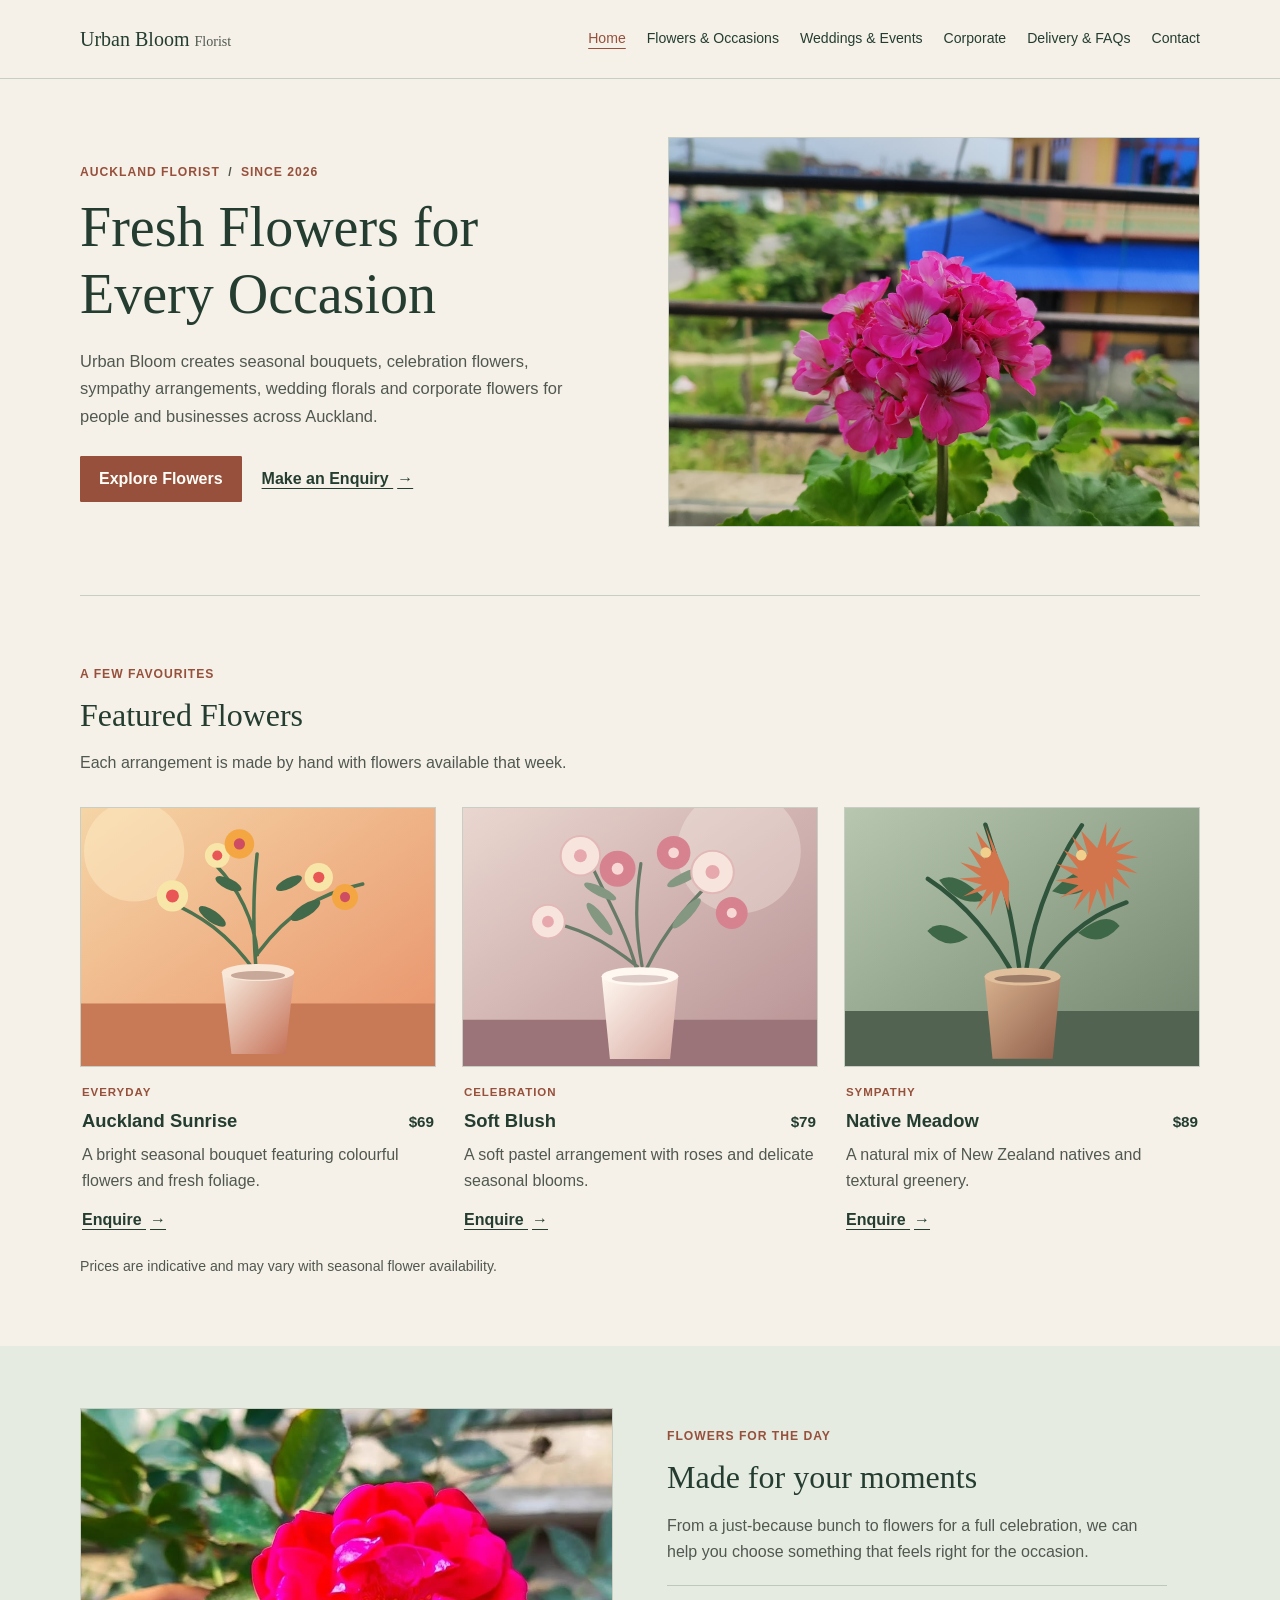
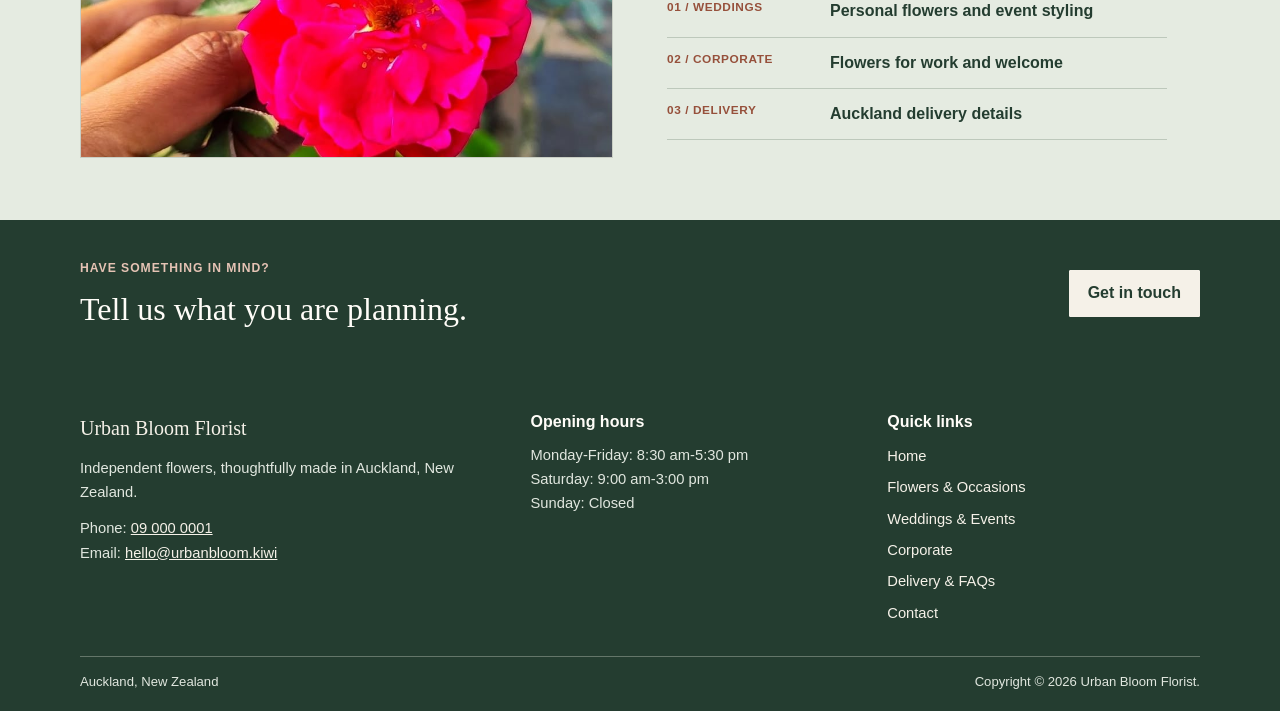
==== index.html @ 561f688b "commit 1 alpha prototype" ====
<!DOCTYPE html>
<html lang="en-NZ">
<head>
  <meta charset="UTF-8">
  <meta name="viewport" content="width=device-width, initial-scale=1.0">
  <meta name="description" content="Seasonal bouquets, wedding flowers and corporate arrangements from an independent Auckland florist.">
  <title>Urban Bloom Florist | Fresh Flowers for Every Occasion</title>
  <link rel="stylesheet" href="css/style.css">
  <script src="js/script.js" defer></script>
</head>
<body>
  <a class="skip-link" href="#main-content">Skip to content</a>
  <header class="site-header">
    <div class="header-inner">
      <a class="site-logo" href="index.html">Urban Bloom <span>Florist</span></a>
      <button class="menu-toggle" type="button" aria-label="Open navigation menu" aria-expanded="false" aria-controls="site-navigation">
        <span></span><span></span><span></span>
      </button>
      <nav class="site-nav" id="site-navigation" aria-label="Main navigation">
        <a href="index.html" aria-current="page">Home</a>
        <a href="flowers.html">Flowers &amp; Occasions</a>
        <a href="weddings.html">Weddings &amp; Events</a>
        <a href="corporate.html">Corporate</a>
        <a href="delivery.html">Delivery &amp; FAQs</a>
        <a href="contact.html">Contact</a>
      </nav>
    </div>
  </header>

  <main id="main-content">
    <section class="home-hero">
      <div class="hero-copy">
        <p class="eyebrow">Auckland florist <span>/</span> Since 2026</p>
        <h1>Fresh Flowers for Every Occasion</h1>
        <p>Urban Bloom creates seasonal bouquets, celebration flowers, sympathy arrangements, wedding florals and corporate flowers for people and businesses across Auckland.</p>
        <div class="button-row">
          <a class="button button-primary" href="flowers.html">Explore Flowers</a>
          <a class="hero-text-link" href="contact.html">Make an Enquiry <span aria-hidden="true">&rarr;</span></a>
        </div>
      </div>
      <div class="image-frame hero-image">
        <img src="image 1.jpeg" alt="Seasonal flowers arranged for Urban Bloom Florist">
      </div>
    </section>

    <section class="content-section featured-section" aria-labelledby="featured-heading">
      <div class="section-heading">
        <p class="eyebrow">A few favourites</p>
        <h2 id="featured-heading">Featured Flowers</h2>
        <p>Each arrangement is made by hand with flowers available that week.</p>
      </div>
      <div class="product-grid">
        <article class="product-item">
          <div class="image-frame product-image"><img src="images/auckland-sunrise.svg" alt="Bright seasonal flowers and fresh foliage in the Auckland Sunrise bouquet"></div>
          <div class="product-copy"><p class="product-category">Everyday</p><div class="product-title"><h3>Auckland Sunrise</h3><span>$69</span></div><p>A bright seasonal bouquet featuring colourful flowers and fresh foliage.</p><a class="text-link" href="contact.html">Enquire <span aria-hidden="true">&rarr;</span></a></div>
        </article>
        <article class="product-item">
          <div class="image-frame product-image"><img src="images/soft-blush.svg" alt="Soft pastel roses and seasonal blooms in the Soft Blush arrangement"></div>
          <div class="product-copy"><p class="product-category">Celebration</p><div class="product-title"><h3>Soft Blush</h3><span>$79</span></div><p>A soft pastel arrangement with roses and delicate seasonal blooms.</p><a class="text-link" href="contact.html">Enquire <span aria-hidden="true">&rarr;</span></a></div>
        </article>
        <article class="product-item">
          <div class="image-frame product-image"><img src="images/native-meadow.svg" alt="A relaxed arrangement of New Zealand native flowers and greenery"></div>
          <div class="product-copy"><p class="product-category">Sympathy</p><div class="product-title"><h3>Native Meadow</h3><span>$89</span></div><p>A natural mix of New Zealand natives and textural greenery.</p><a class="text-link" href="contact.html">Enquire <span aria-hidden="true">&rarr;</span></a></div>
        </article>
      </div>
      <p class="small-note">Prices are indicative and may vary with seasonal flower availability.</p>
    </section>

    <section class="split-section home-services">
      <div class="image-frame split-image"><img src="image 2.jpeg" alt="Flowers arranged for a wedding or event"></div>
      <div class="split-copy">
        <p class="eyebrow">Flowers for the day</p>
        <h2>Made for your moments</h2>
        <p>From a just-because bunch to flowers for a full celebration, we can help you choose something that feels right for the occasion.</p>
        <div class="service-links">
          <a href="weddings.html"><span class="service-index">01 / Weddings</span><span class="service-link-title">Personal flowers and event styling</span></a>
          <a href="corporate.html"><span class="service-index">02 / Corporate</span><span class="service-link-title">Flowers for work and welcome</span></a>
          <a href="delivery.html"><span class="service-index">03 / Delivery</span><span class="service-link-title">Auckland delivery details</span></a>
        </div>
      </div>
    </section>
    <section class="contact-band"><div><p class="eyebrow">Have something in mind?</p><h2>Tell us what you are planning.</h2></div><a class="button button-light" href="contact.html">Get in touch</a></section>
  </main>

  <footer class="site-footer">
    <div class="footer-main">
      <div class="footer-about"><a class="footer-logo" href="index.html">Urban Bloom Florist</a><p>Independent flowers, thoughtfully made in Auckland, New Zealand.</p><p>Phone: <a href="tel:+6490000001">09 000 0001</a><br>Email: <a href="mailto:hello@urbanbloom.kiwi">hello@urbanbloom.kiwi</a></p></div>
      <div><h2>Opening hours</h2><p>Monday-Friday: 8:30 am-5:30 pm<br>Saturday: 9:00 am-3:00 pm<br>Sunday: Closed</p></div>
      <div><h2>Quick links</h2><ul class="footer-links"><li><a href="index.html">Home</a></li><li><a href="flowers.html">Flowers &amp; Occasions</a></li><li><a href="weddings.html">Weddings &amp; Events</a></li><li><a href="corporate.html">Corporate</a></li><li><a href="delivery.html">Delivery &amp; FAQs</a></li><li><a href="contact.html">Contact</a></li></ul></div>
    </div>
    <div class="footer-bottom"><p>Auckland, New Zealand</p><p>Copyright &copy; 2026 Urban Bloom Florist.</p></div>
  </footer>
</body>
</html>
---- css/style.css ----
:root {
  --paper: #f5f1e8;
  --white: #fffdf8;
  --forest: #243d30;
  --sage: #e5ebe1;
  --clay: #96503b;
  --charcoal: #292c29;
  --muted: #505850;
  --line: #c9cec4;
  --content-width: 1120px;
}

* { box-sizing: border-box; }
html { scroll-behavior: smooth; }
body { margin: 0; color: var(--charcoal); background: var(--paper); font-family: Arial, Helvetica, sans-serif; font-size: 16px; line-height: 1.65; }
a { color: var(--forest); }
a:hover { color: var(--clay); }
img { display: block; width: 100%; height: 100%; object-fit: cover; }
h1, h2, h3, p { margin-top: 0; }
h1, h2, h3 { color: var(--forest); line-height: 1.2; }
h1, h2 { font-family: Georgia, "Times New Roman", serif; font-weight: 400; }
h1 { margin-bottom: 20px; font-size: 3.5rem; }
h2 { margin-bottom: 16px; font-size: 2rem; }
h3 { margin-bottom: 8px; font-size: 1.15rem; }
.skip-link { position: absolute; z-index: 10; top: -60px; left: 16px; padding: 10px 14px; color: var(--white); background: var(--forest); }
.skip-link:focus { top: 12px; }

.site-header { position: relative; z-index: 2; border-bottom: 1px solid var(--line); background: var(--paper); }
.header-inner { display: flex; width: min(100% - 48px, var(--content-width)); min-height: 78px; align-items: center; justify-content: space-between; gap: 26px; margin: 0 auto; }
.site-logo, .footer-logo { color: var(--forest); font-family: Georgia, "Times New Roman", serif; font-size: 1.25rem; text-decoration: none; white-space: nowrap; }
.site-logo span { color: var(--muted); font-size: .88rem; }
.site-nav { display: flex; align-items: center; gap: 21px; }
.site-nav a { color: var(--forest); font-size: .88rem; text-decoration: none; }
.site-nav a:hover, .site-nav a[aria-current="page"] { color: var(--clay); text-decoration: underline; text-decoration-thickness: 1px; text-underline-offset: 5px; }
.menu-toggle { display: none; width: 44px; height: 44px; padding: 10px; border: 1px solid var(--line); border-radius: 0; background: transparent; cursor: pointer; }
.menu-toggle span { display: block; height: 2px; margin: 5px 0; background: var(--forest); }

.home-hero { display: grid; width: min(100% - 48px, var(--content-width)); min-height: 500px; grid-template-columns: 1fr 1fr; align-items: center; gap: 56px; margin: 0 auto; padding: 58px 0 68px; border-bottom: 1px solid var(--line); }
.hero-copy { max-width: 520px; padding: 14px 0; }
.hero-copy h1 { max-width: 500px; }
.hero-copy > p:not(.eyebrow), .page-intro > p:not(.eyebrow) { max-width: 620px; color: var(--muted); font-size: 1.03rem; }
.eyebrow { margin-bottom: 12px; color: var(--clay); font-size: .76rem; font-weight: 700; letter-spacing: .08em; text-transform: uppercase; }
.eyebrow span { padding: 0 4px; color: var(--muted); }
.image-frame { overflow: hidden; border: 1px solid var(--line); background: var(--sage); }
.hero-image { height: 390px; }
.button-row { display: flex; flex-wrap: wrap; align-items: center; gap: 20px; margin-top: 26px; }
.button { display: inline-flex; min-height: 45px; align-items: center; justify-content: center; padding: 9px 18px; border: 1px solid var(--forest); border-radius: 1px; font: inherit; font-weight: 700; text-decoration: none; cursor: pointer; }
.button-primary { color: var(--white); border-color: var(--clay); background: var(--clay); }
.button-primary:hover { color: var(--white); border-color: #713a2c; background: #713a2c; }
.button-secondary { color: var(--forest); background: transparent; }
.button-secondary:hover { background: var(--sage); }
.button-light { color: var(--forest); border-color: var(--paper); background: var(--paper); }
.button-light:hover { color: var(--forest); background: var(--sage); }
.hero-text-link { font-weight: 700; text-underline-offset: 4px; }
.hero-text-link span, .text-link span { padding-left: 4px; }

.content-section { width: min(100% - 48px, var(--content-width)); margin: 0 auto; padding: 68px 0; }
.section-heading { max-width: 650px; margin: 0 0 30px; text-align: left; }
.section-heading > p:last-child { margin-bottom: 0; color: var(--muted); }
.product-grid { display: grid; grid-template-columns: repeat(3, minmax(0, 1fr)); gap: 26px; }
.product-item { min-width: 0; }
.product-image { height: 260px; }
.product-copy { padding: 16px 2px 0; }
.product-category { margin-bottom: 7px; color: var(--clay); font-size: .72rem; font-weight: 700; letter-spacing: .08em; text-transform: uppercase; }
.product-copy p:not(.product-category) { margin-bottom: 12px; color: var(--muted); }
.product-title { display: flex; align-items: baseline; justify-content: space-between; gap: 12px; margin-bottom: 8px; }
.product-title h3 { margin: 0; }
.product-title span { flex-shrink: 0; color: var(--forest); font-size: .95rem; font-weight: 700; }
.text-link { font-weight: 700; text-decoration-thickness: 1px; text-underline-offset: 4px; }
.small-note { margin: 22px 0 0; color: var(--muted); font-size: .88rem; }

.split-section { display: grid; grid-template-columns: 1fr 1fr; align-items: center; gap: 54px; }
.home-services { padding: 62px max(24px, calc((100vw - var(--content-width)) / 2)); background: var(--sage); }
.split-image { height: 350px; }
.split-copy { max-width: 500px; }
.split-copy p:not(.eyebrow) { color: var(--muted); }
.service-links { margin-top: 20px; border-top: 1px solid #bdc8bb; }
.service-links a { display: grid; grid-template-columns: 145px 1fr; gap: 18px; padding: 12px 0; border-bottom: 1px solid #bdc8bb; text-decoration: none; }
.service-index { color: var(--clay); font-size: .74rem; font-weight: 700; letter-spacing: .05em; text-transform: uppercase; }
.service-link-title { color: var(--forest); font-weight: 700; }
.service-links a:hover .service-link-title { text-decoration: underline; text-underline-offset: 4px; }
.contact-band { display: flex; align-items: center; justify-content: space-between; gap: 24px; padding: 38px max(24px, calc((100vw - var(--content-width)) / 2)); color: var(--white); background: var(--forest); }
.contact-band h2 { margin: 0; color: var(--white); }
.contact-band .eyebrow { color: #e5c3b4; }

.page-intro { width: min(100% - 48px, var(--content-width)); margin: 0 auto; padding: 62px 0 42px; border-bottom: 1px solid var(--line); text-align: left; }
.page-intro h1 { font-size: 3rem; }
.page-intro > p:not(.eyebrow) { margin-bottom: 14px; }
.page-intro .button { margin-top: 8px; }
.occasion-section { padding: 58px max(24px, calc((100vw - var(--content-width)) / 2)); border-top: 1px solid var(--line); background: var(--white); }
.occasion-section > .section-heading { margin-bottom: 26px; }
.occasion-grid { display: grid; grid-template-columns: repeat(3, minmax(0, 1fr)); gap: 30px; margin-bottom: 28px; }
.occasion-grid article { padding: 19px 0 4px; border-top: 1px solid var(--line); }
.occasion-grid .eyebrow { margin-bottom: 10px; }
.occasion-grid p:not(.eyebrow) { margin-bottom: 0; color: var(--muted); }
.price-note { margin-top: 12px !important; color: var(--forest) !important; font-weight: 700; }
.detail-split { width: min(100% - 48px, var(--content-width)); margin: 0 auto; padding: 66px 0; }
.detail-split .split-image { height: 360px; }
.service-list { border-top: 1px solid var(--line); }
.service-row { display: grid; grid-template-columns: 145px 1fr minmax(170px, 230px); align-items: start; gap: 22px; padding: 22px 0; border-bottom: 1px solid var(--line); }
.service-number { margin: 0; color: var(--clay); font-size: .75rem; font-weight: 700; letter-spacing: .05em; text-transform: uppercase; }
.service-row h3 { margin-bottom: 7px; }
.service-row p { margin-bottom: 0; color: var(--muted); }
.service-row .service-price { color: var(--forest); font-weight: 700; }
.delivery-details { padding-bottom: 34px; }
.delivery-summary article { display: grid; grid-template-columns: 145px 1fr; gap: 22px; padding: 22px 0; border-bottom: 1px solid var(--line); }
.delivery-summary article:first-child { border-top: 1px solid var(--line); }
.delivery-summary h2 { margin-bottom: 7px; font-size: 1.35rem; }
.delivery-summary article div p { margin-bottom: 0; color: var(--muted); }
.faq-section { padding-top: 30px; }
.faq-list { max-width: 850px; margin: 0 0 28px; border-top: 1px solid var(--line); }
.faq-list details { padding: 17px 4px; border-bottom: 1px solid var(--line); }
.faq-list summary { color: var(--forest); font-weight: 700; cursor: pointer; }
.faq-list details p { margin: 12px 0 0; color: var(--muted); }
.faq-section > .button { width: fit-content; }

.contact-layout { display: grid; grid-template-columns: .75fr 1.25fr; gap: 64px; align-items: start; }
.contact-details { padding: 6px 0; }
.contact-details h2 { margin-bottom: 22px; }
.contact-details h3 { margin-top: 28px; }
.contact-details p { margin-bottom: 18px; color: var(--muted); }
.contact-details strong { color: var(--charcoal); }
.enquiry-form { padding: 26px; border: 1px solid var(--line); background: var(--sage); }
.form-row { display: grid; grid-template-columns: 1fr 1fr; gap: 18px; }
.form-field { display: grid; gap: 7px; margin-bottom: 17px; }
.form-field label { color: var(--charcoal); font-weight: 700; }
.form-field label span { color: var(--muted); font-weight: 400; }
.form-field input, .form-field select, .form-field textarea { width: 100%; min-height: 44px; padding: 9px 11px; border: 1px solid #929c91; border-radius: 0; color: var(--charcoal); background: var(--white); font: inherit; }
.form-field textarea { min-height: 140px; resize: vertical; }
.form-field input:focus, .form-field select:focus, .form-field textarea:focus, .button:focus-visible, a:focus-visible, summary:focus-visible { outline: 2px solid var(--clay); outline-offset: 2px; }
.form-note, .form-status { margin: 13px 0 0; color: var(--muted); font-size: .9rem; }
.form-status { color: var(--forest); font-weight: 700; }

.site-footer { padding: 45px max(24px, calc((100vw - var(--content-width)) / 2)) 18px; color: var(--paper); background: var(--forest); }
.footer-main { display: grid; grid-template-columns: 1.3fr 1fr 1fr; gap: 44px; padding-bottom: 30px; }
.site-footer h2 { margin-bottom: 12px; color: var(--white); font-family: Arial, Helvetica, sans-serif; font-size: 1rem; font-weight: 700; }
.site-footer p { margin-bottom: 12px; color: #e1e7df; font-size: .92rem; }
.site-footer a { color: var(--paper); }
.footer-logo { display: inline-block; margin-bottom: 11px; color: var(--white); }
.footer-links { display: grid; gap: 5px; margin: 0; padding: 0; list-style: none; }
.footer-links a { font-size: .92rem; text-decoration: none; }
.footer-links a:hover { text-decoration: underline; text-underline-offset: 3px; }
.footer-bottom { display: flex; justify-content: space-between; gap: 20px; padding-top: 14px; border-top: 1px solid #647669; }
.footer-bottom p { margin: 0; color: #e1e7df; font-size: .82rem; }

@media (max-width: 900px) {
  .header-inner { width: min(100% - 36px, var(--content-width)); }
  .menu-toggle { display: block; flex: 0 0 44px; }
  .site-nav { position: absolute; top: 100%; right: 0; left: 0; display: none; align-items: stretch; gap: 0; padding: 8px 18px 15px; border-bottom: 1px solid var(--line); background: var(--paper); }
  .site-nav.is-open { display: flex; flex-direction: column; }
  .site-nav a { padding: 10px 8px; border-top: 1px solid var(--line); }
  .home-hero { min-height: 0; gap: 32px; padding-top: 48px; padding-bottom: 54px; }
  .hero-image { height: 330px; }
  .product-grid { grid-template-columns: repeat(2, minmax(0, 1fr)); }
  .product-image { height: 230px; }
  .contact-layout { gap: 36px; }
}
@media (max-width: 650px) {
  body { font-size: 15px; }
  .header-inner { min-height: 70px; }
  .home-hero, .split-section { grid-template-columns: 1fr; }
  .home-hero { gap: 26px; padding-top: 42px; padding-bottom: 44px; }
  .hero-copy { padding: 0; }
  h1 { font-size: 2.45rem; }
  h2 { font-size: 1.75rem; }
  .hero-image { height: 270px; }
  .content-section, .detail-split { width: min(100% - 40px, var(--content-width)); padding-top: 48px; padding-bottom: 48px; }
  .product-grid, .occasion-grid { grid-template-columns: 1fr; gap: 28px; }
  .product-image { height: 270px; }
  .home-services { gap: 26px; padding: 46px 20px; }
  .split-image, .detail-split .split-image { height: 270px; }
  .service-links a { grid-template-columns: 1fr; gap: 2px; }
  .contact-band { align-items: flex-start; flex-direction: column; padding: 32px 20px; }
  .page-intro { width: min(100% - 40px, var(--content-width)); padding: 48px 0 34px; }
  .page-intro h1 { font-size: 2.35rem; }
  .occasion-section { padding: 46px 20px; }
  .service-row, .delivery-summary article { grid-template-columns: 1fr; gap: 9px; }
  .delivery-summary article { padding: 18px 0; }
  .contact-layout { grid-template-columns: 1fr; gap: 20px; }
  .enquiry-form { padding: 21px 17px; }
  .form-row { grid-template-columns: 1fr; gap: 0; }
  .footer-main { grid-template-columns: 1fr 1fr; gap: 25px 20px; }
  .footer-about { grid-column: 1 / -1; }
  .footer-bottom { flex-direction: column; gap: 4px; }
}
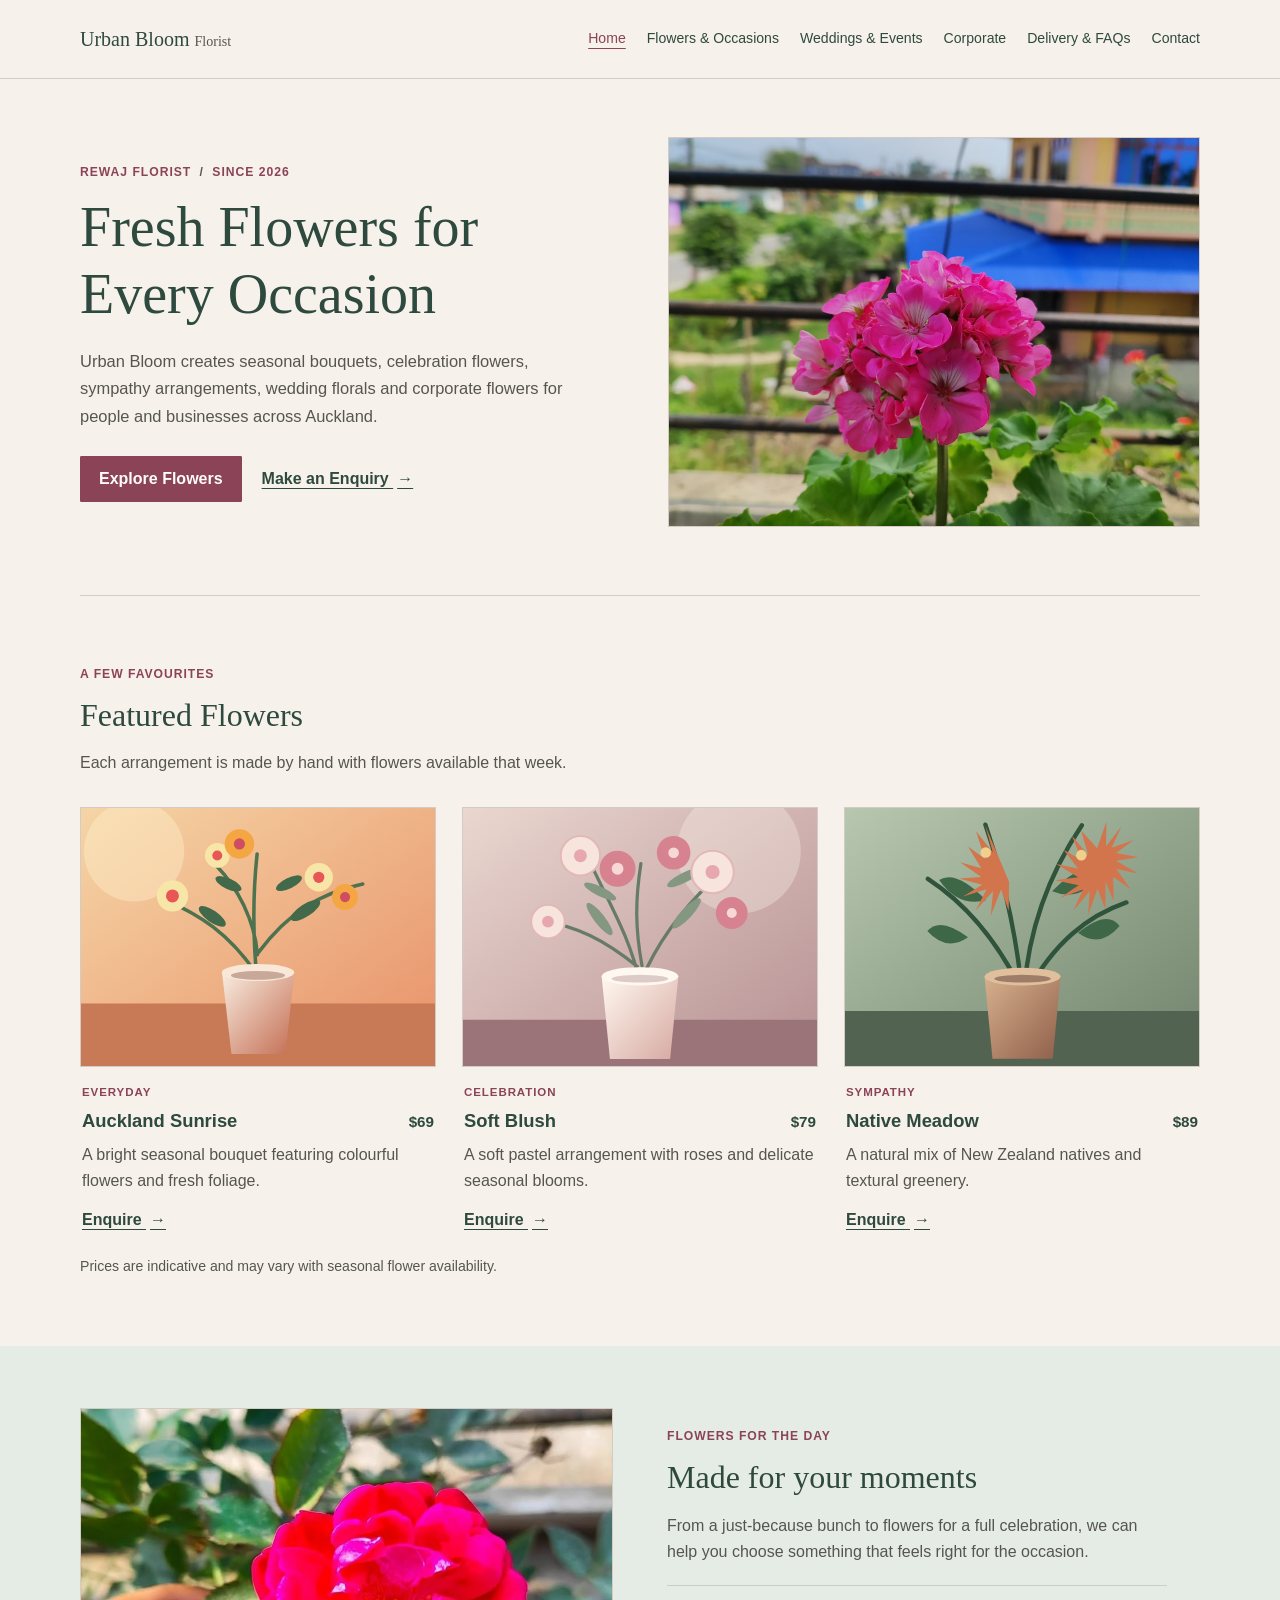
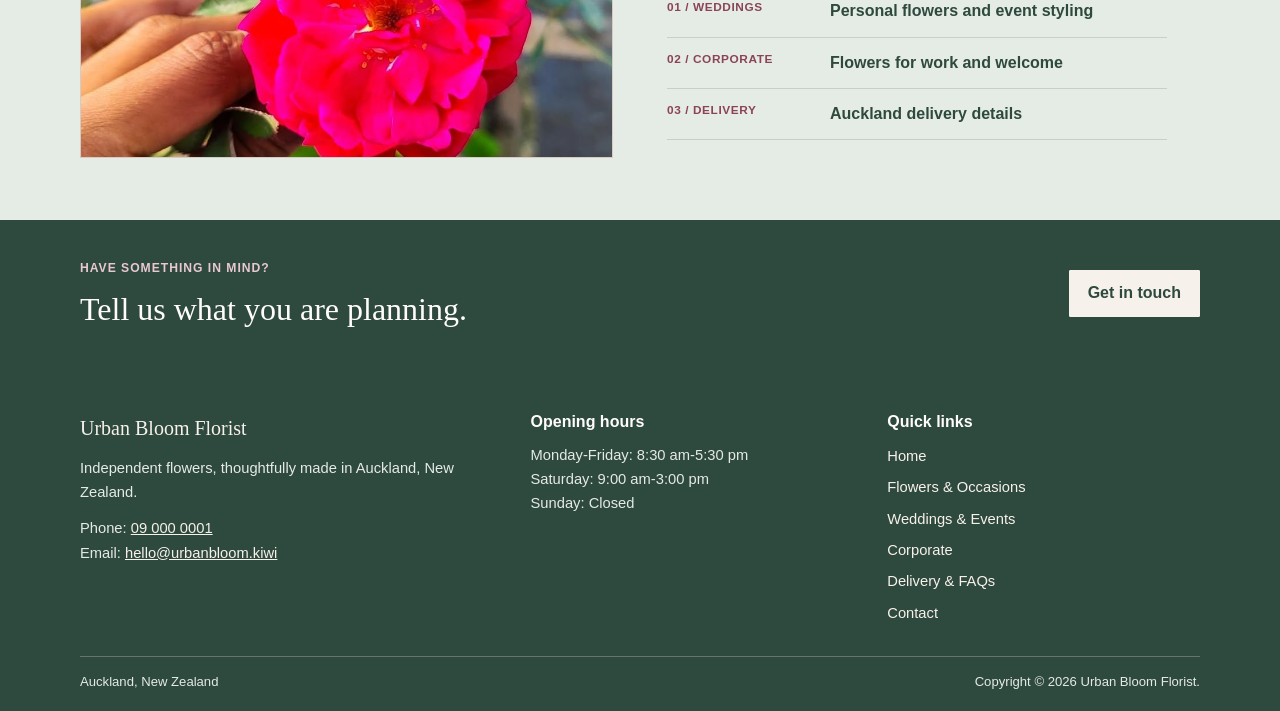
==== commit d024426c: "changes in flourist name" ====
--- a/index.html
+++ b/index.html
@@ -30,7 +30,7 @@
   <main id="main-content">
     <section class="home-hero">
       <div class="hero-copy">
-        <p class="eyebrow">Auckland florist <span>/</span> Since 2026</p>
+        <p class="eyebrow">Rewaj Florist <span>/</span> Since 2026</p>
         <h1>Fresh Flowers for Every Occasion</h1>
         <p>Urban Bloom creates seasonal bouquets, celebration flowers, sympathy arrangements, wedding florals and corporate flowers for people and businesses across Auckland.</p>
         <div class="button-row">
--- a/css/style.css
+++ b/css/style.css
@@ -1,12 +1,18 @@
 :root {
-  --paper: #f5f1e8;
-  --white: #fffdf8;
-  --forest: #243d30;
-  --sage: #e5ebe1;
-  --clay: #96503b;
-  --charcoal: #292c29;
-  --muted: #505850;
-  --line: #c9cec4;
+  --paper: #f7f1eb;
+  --white: #fffdfb;
+  --forest: #2e493e;
+  --sage: #e5ece5;
+  --clay: #8b4358;
+  --charcoal: #302f2b;
+  --muted: #555650;
+  --line: #d5cbc4;
+  --accent-hover: #703448;
+  --sage-line: #c5d1c6;
+  --accent-soft: #e8c9d0;
+  --input-border: #929f94;
+  --footer-text: #e5ebe4;
+  --footer-line: #64776b;
   --content-width: 1120px;
 }
 
@@ -46,7 +52,7 @@
 .button-row { display: flex; flex-wrap: wrap; align-items: center; gap: 20px; margin-top: 26px; }
 .button { display: inline-flex; min-height: 45px; align-items: center; justify-content: center; padding: 9px 18px; border: 1px solid var(--forest); border-radius: 1px; font: inherit; font-weight: 700; text-decoration: none; cursor: pointer; }
 .button-primary { color: var(--white); border-color: var(--clay); background: var(--clay); }
-.button-primary:hover { color: var(--white); border-color: #713a2c; background: #713a2c; }
+.button-primary:hover { color: var(--white); border-color: var(--accent-hover); background: var(--accent-hover); }
 .button-secondary { color: var(--forest); background: transparent; }
 .button-secondary:hover { background: var(--sage); }
 .button-light { color: var(--forest); border-color: var(--paper); background: var(--paper); }
@@ -74,14 +80,14 @@
 .split-image { height: 350px; }
 .split-copy { max-width: 500px; }
 .split-copy p:not(.eyebrow) { color: var(--muted); }
-.service-links { margin-top: 20px; border-top: 1px solid #bdc8bb; }
-.service-links a { display: grid; grid-template-columns: 145px 1fr; gap: 18px; padding: 12px 0; border-bottom: 1px solid #bdc8bb; text-decoration: none; }
+.service-links { margin-top: 20px; border-top: 1px solid var(--sage-line); }
+.service-links a { display: grid; grid-template-columns: 145px 1fr; gap: 18px; padding: 12px 0; border-bottom: 1px solid var(--sage-line); text-decoration: none; }
 .service-index { color: var(--clay); font-size: .74rem; font-weight: 700; letter-spacing: .05em; text-transform: uppercase; }
 .service-link-title { color: var(--forest); font-weight: 700; }
 .service-links a:hover .service-link-title { text-decoration: underline; text-underline-offset: 4px; }
 .contact-band { display: flex; align-items: center; justify-content: space-between; gap: 24px; padding: 38px max(24px, calc((100vw - var(--content-width)) / 2)); color: var(--white); background: var(--forest); }
 .contact-band h2 { margin: 0; color: var(--white); }
-.contact-band .eyebrow { color: #e5c3b4; }
+.contact-band .eyebrow { color: var(--accent-soft); }
 
 .page-intro { width: min(100% - 48px, var(--content-width)); margin: 0 auto; padding: 62px 0 42px; border-bottom: 1px solid var(--line); text-align: left; }
 .page-intro h1 { font-size: 3rem; }
@@ -125,7 +131,7 @@
 .form-field { display: grid; gap: 7px; margin-bottom: 17px; }
 .form-field label { color: var(--charcoal); font-weight: 700; }
 .form-field label span { color: var(--muted); font-weight: 400; }
-.form-field input, .form-field select, .form-field textarea { width: 100%; min-height: 44px; padding: 9px 11px; border: 1px solid #929c91; border-radius: 0; color: var(--charcoal); background: var(--white); font: inherit; }
+.form-field input, .form-field select, .form-field textarea { width: 100%; min-height: 44px; padding: 9px 11px; border: 1px solid var(--input-border); border-radius: 0; color: var(--charcoal); background: var(--white); font: inherit; }
 .form-field textarea { min-height: 140px; resize: vertical; }
 .form-field input:focus, .form-field select:focus, .form-field textarea:focus, .button:focus-visible, a:focus-visible, summary:focus-visible { outline: 2px solid var(--clay); outline-offset: 2px; }
 .form-note, .form-status { margin: 13px 0 0; color: var(--muted); font-size: .9rem; }
@@ -134,14 +140,14 @@
 .site-footer { padding: 45px max(24px, calc((100vw - var(--content-width)) / 2)) 18px; color: var(--paper); background: var(--forest); }
 .footer-main { display: grid; grid-template-columns: 1.3fr 1fr 1fr; gap: 44px; padding-bottom: 30px; }
 .site-footer h2 { margin-bottom: 12px; color: var(--white); font-family: Arial, Helvetica, sans-serif; font-size: 1rem; font-weight: 700; }
-.site-footer p { margin-bottom: 12px; color: #e1e7df; font-size: .92rem; }
+.site-footer p { margin-bottom: 12px; color: var(--footer-text); font-size: .92rem; }
 .site-footer a { color: var(--paper); }
 .footer-logo { display: inline-block; margin-bottom: 11px; color: var(--white); }
 .footer-links { display: grid; gap: 5px; margin: 0; padding: 0; list-style: none; }
 .footer-links a { font-size: .92rem; text-decoration: none; }
 .footer-links a:hover { text-decoration: underline; text-underline-offset: 3px; }
-.footer-bottom { display: flex; justify-content: space-between; gap: 20px; padding-top: 14px; border-top: 1px solid #647669; }
-.footer-bottom p { margin: 0; color: #e1e7df; font-size: .82rem; }
+.footer-bottom { display: flex; justify-content: space-between; gap: 20px; padding-top: 14px; border-top: 1px solid var(--footer-line); }
+.footer-bottom p { margin: 0; color: var(--footer-text); font-size: .82rem; }
 
 @media (max-width: 900px) {
   .header-inner { width: min(100% - 36px, var(--content-width)); }
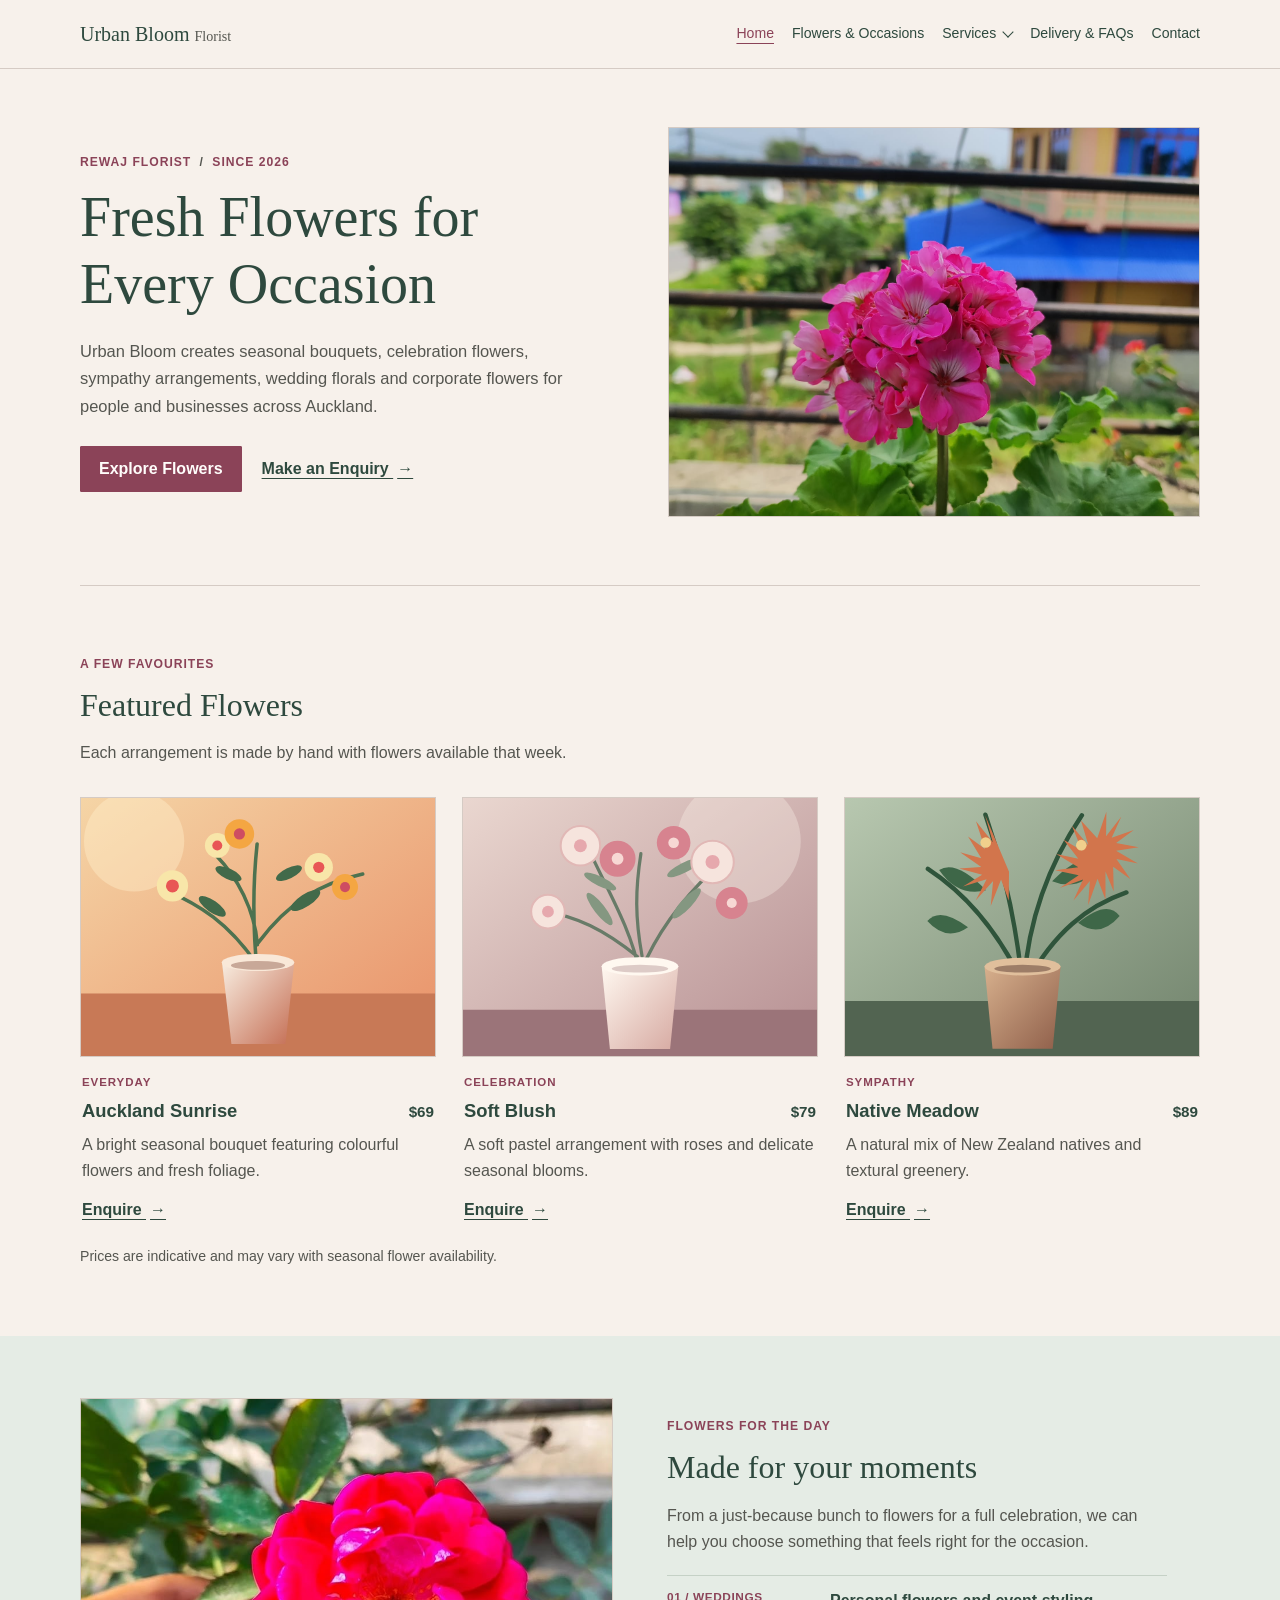
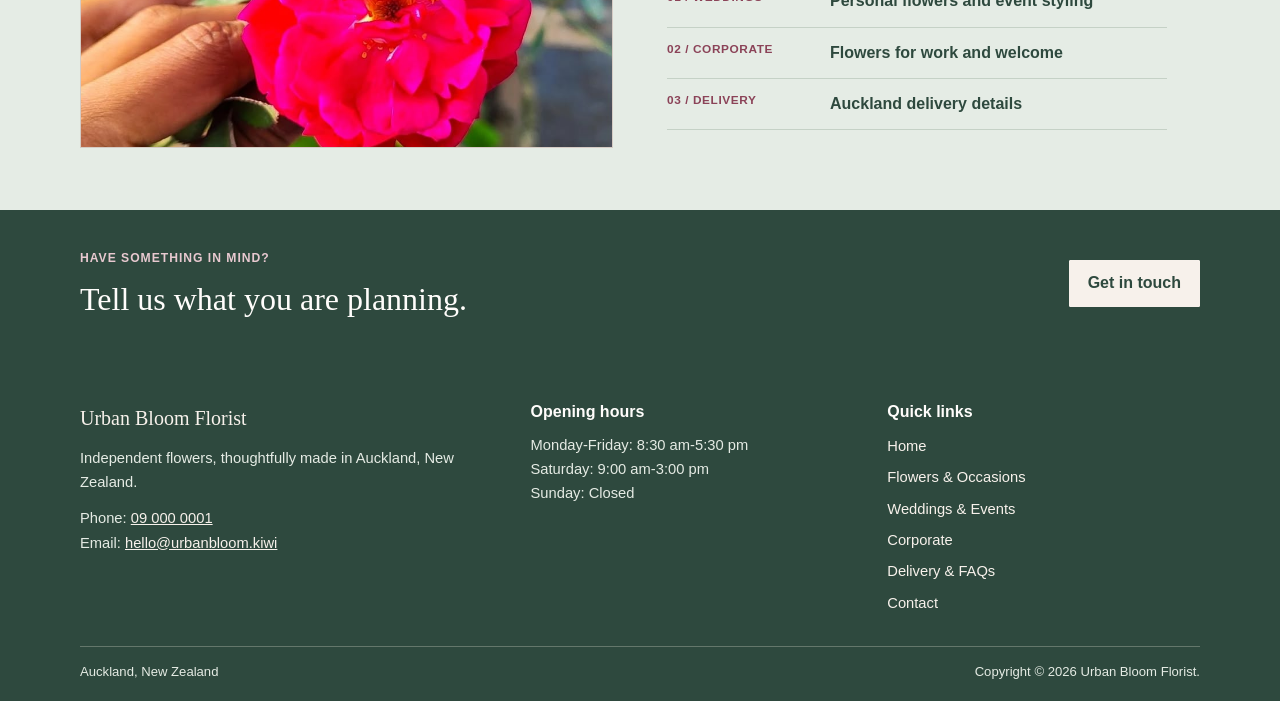
==== commit 7d55ad5f: "commit 4, some changes on webdesign layout" ====
--- a/index.html
+++ b/index.html
@@ -19,8 +19,13 @@
       <nav class="site-nav" id="site-navigation" aria-label="Main navigation">
         <a href="index.html" aria-current="page">Home</a>
         <a href="flowers.html">Flowers &amp; Occasions</a>
-        <a href="weddings.html">Weddings &amp; Events</a>
-        <a href="corporate.html">Corporate</a>
+        <div class="nav-dropdown">
+          <button class="nav-dropdown-toggle" type="button" aria-expanded="false" aria-controls="services-menu">Services</button>
+          <div class="nav-dropdown-menu" id="services-menu">
+            <a href="weddings.html">Weddings &amp; Events</a>
+            <a href="corporate.html">Corporate</a>
+          </div>
+        </div>
         <a href="delivery.html">Delivery &amp; FAQs</a>
         <a href="contact.html">Contact</a>
       </nav>
--- a/css/style.css
+++ b/css/style.css
@@ -31,13 +31,22 @@
 .skip-link { position: absolute; z-index: 10; top: -60px; left: 16px; padding: 10px 14px; color: var(--white); background: var(--forest); }
 .skip-link:focus { top: 12px; }
 
-.site-header { position: relative; z-index: 2; border-bottom: 1px solid var(--line); background: var(--paper); }
-.header-inner { display: flex; width: min(100% - 48px, var(--content-width)); min-height: 78px; align-items: center; justify-content: space-between; gap: 26px; margin: 0 auto; }
+.site-header { position: sticky; z-index: 20; top: 0; border-bottom: 1px solid var(--line); background: var(--paper); }
+.header-inner { display: flex; width: min(100% - 48px, var(--content-width)); min-height: 68px; align-items: center; justify-content: space-between; gap: 26px; margin: 0 auto; }
 .site-logo, .footer-logo { color: var(--forest); font-family: Georgia, "Times New Roman", serif; font-size: 1.25rem; text-decoration: none; white-space: nowrap; }
 .site-logo span { color: var(--muted); font-size: .88rem; }
-.site-nav { display: flex; align-items: center; gap: 21px; }
-.site-nav a { color: var(--forest); font-size: .88rem; text-decoration: none; }
-.site-nav a:hover, .site-nav a[aria-current="page"] { color: var(--clay); text-decoration: underline; text-decoration-thickness: 1px; text-underline-offset: 5px; }
+.site-nav { display: flex; align-items: center; gap: 18px; }
+.site-nav > a, .nav-dropdown-toggle { color: var(--forest); font: inherit; font-size: .88rem; text-decoration: none; }
+.site-nav > a:hover, .site-nav > a[aria-current="page"], .nav-dropdown-toggle:hover, .nav-dropdown-menu a:hover, .nav-dropdown-menu a[aria-current="page"] { color: var(--clay); }
+.site-nav > a[aria-current="page"], .nav-dropdown-menu a[aria-current="page"] { text-decoration: underline; text-decoration-thickness: 1px; text-underline-offset: 5px; }
+.nav-dropdown { position: relative; }
+.nav-dropdown-toggle { display: inline-flex; align-items: center; gap: 8px; padding: 8px 0; border: 0; background: transparent; cursor: pointer; }
+.nav-dropdown-toggle::after { width: 7px; height: 7px; border-right: 1.5px solid currentColor; border-bottom: 1.5px solid currentColor; content: ""; transform: translateY(-2px) rotate(45deg); transition: transform .15s ease; }
+.nav-dropdown-toggle[aria-expanded="true"]::after { transform: translateY(2px) rotate(225deg); }
+.nav-dropdown-menu { position: absolute; top: 100%; left: -12px; display: none; min-width: 210px; padding: 8px; border: 1px solid var(--line); background: var(--white); box-shadow: 0 10px 24px rgb(48 47 43 / 12%); }
+.nav-dropdown.is-open .nav-dropdown-menu, .nav-dropdown:focus-within .nav-dropdown-menu, .nav-dropdown:hover .nav-dropdown-menu { display: grid; }
+.nav-dropdown-menu a { padding: 9px 10px; color: var(--forest); font-size: .88rem; text-decoration: none; }
+.nav-dropdown-menu a:hover, .nav-dropdown-menu a:focus-visible { background: var(--sage); }
 .menu-toggle { display: none; width: 44px; height: 44px; padding: 10px; border: 1px solid var(--line); border-radius: 0; background: transparent; cursor: pointer; }
 .menu-toggle span { display: block; height: 2px; margin: 5px 0; background: var(--forest); }
 
@@ -154,7 +163,13 @@
   .menu-toggle { display: block; flex: 0 0 44px; }
   .site-nav { position: absolute; top: 100%; right: 0; left: 0; display: none; align-items: stretch; gap: 0; padding: 8px 18px 15px; border-bottom: 1px solid var(--line); background: var(--paper); }
   .site-nav.is-open { display: flex; flex-direction: column; }
-  .site-nav a { padding: 10px 8px; border-top: 1px solid var(--line); }
+  .site-nav > a, .nav-dropdown-toggle { width: 100%; padding: 10px 8px; border-top: 1px solid var(--line); text-align: left; }
+  .nav-dropdown-toggle { justify-content: space-between; }
+  .nav-dropdown-menu { position: static; min-width: 0; margin: 0 0 5px 8px; padding: 2px 8px 5px; border: 0; border-left: 2px solid var(--sage-line); background: transparent; box-shadow: none; }
+  .nav-dropdown-menu a { padding: 8px 10px; }
+  .nav-dropdown:hover .nav-dropdown-menu { display: none; }
+  .nav-dropdown:not(.is-open):focus-within .nav-dropdown-menu { display: none; }
+  .nav-dropdown.is-open .nav-dropdown-menu, .nav-dropdown:focus-within .nav-dropdown-menu { display: grid; }
   .home-hero { min-height: 0; gap: 32px; padding-top: 48px; padding-bottom: 54px; }
   .hero-image { height: 330px; }
   .product-grid { grid-template-columns: repeat(2, minmax(0, 1fr)); }
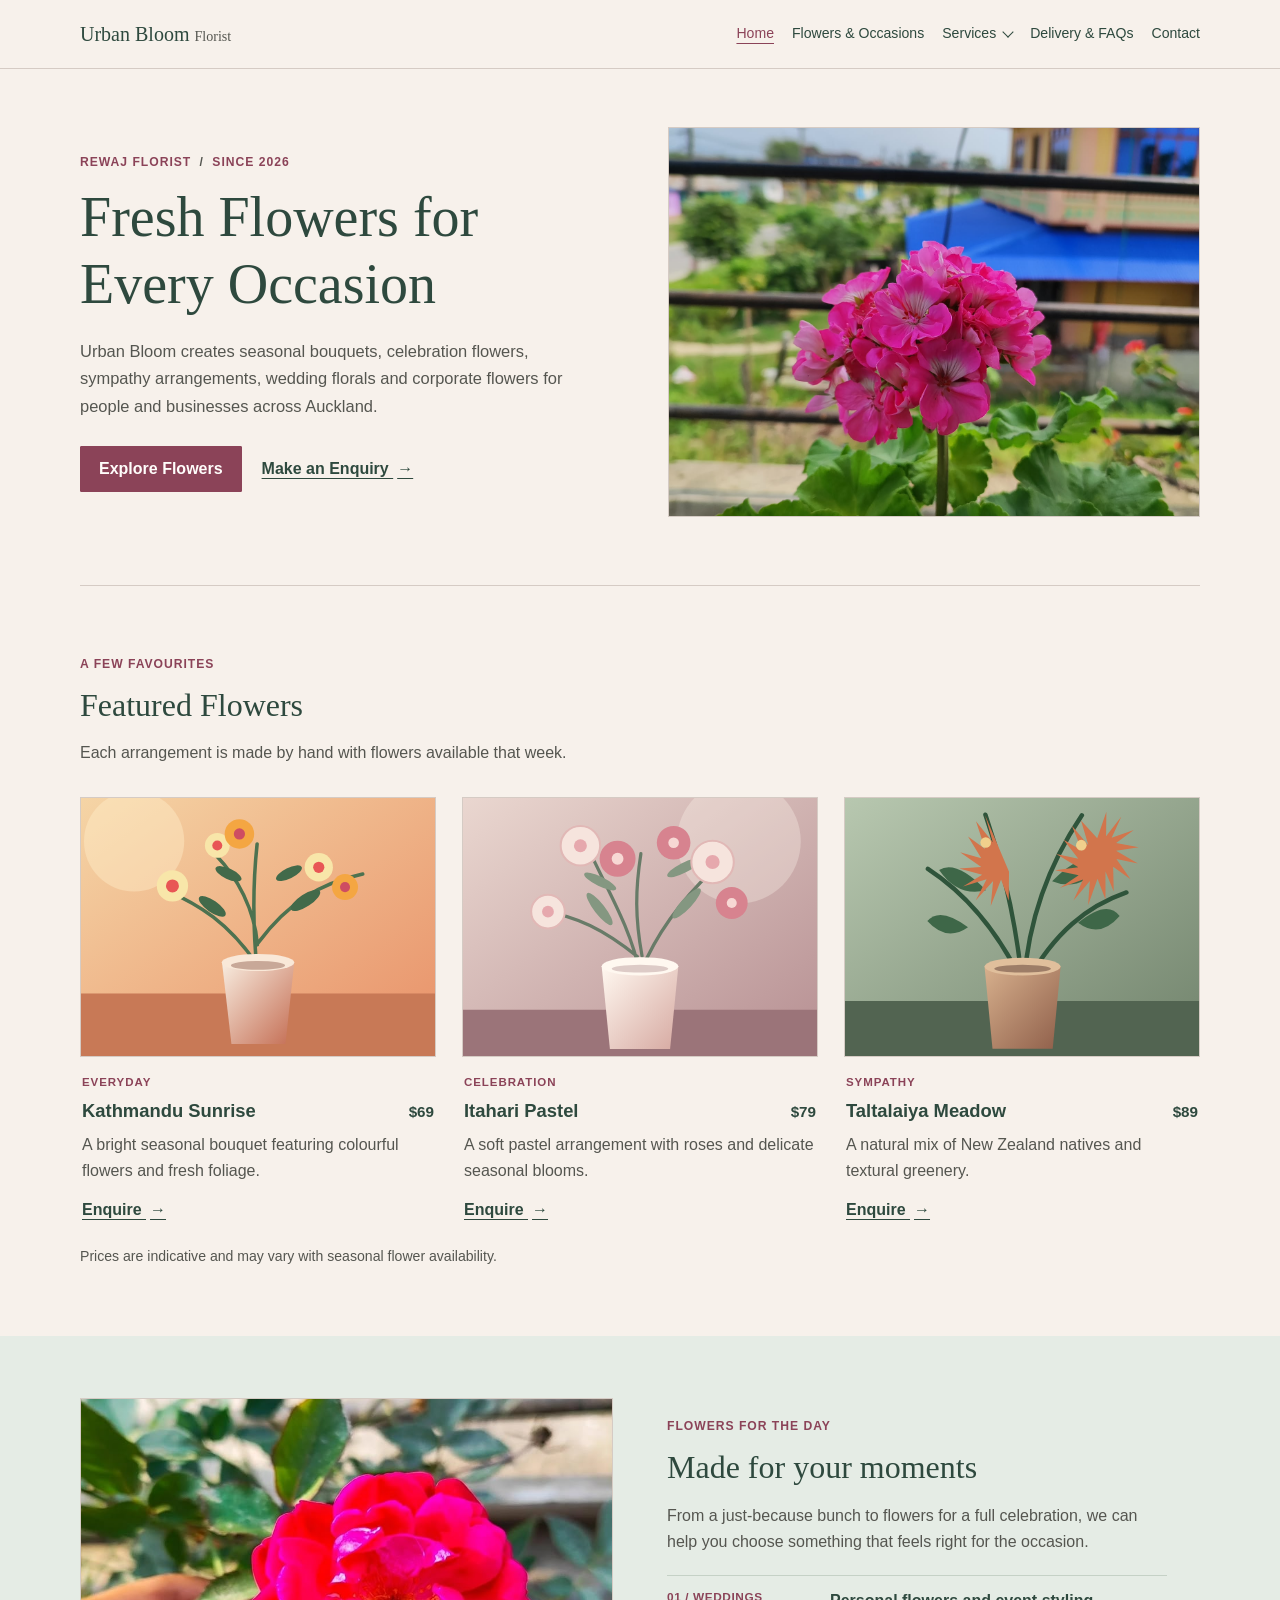
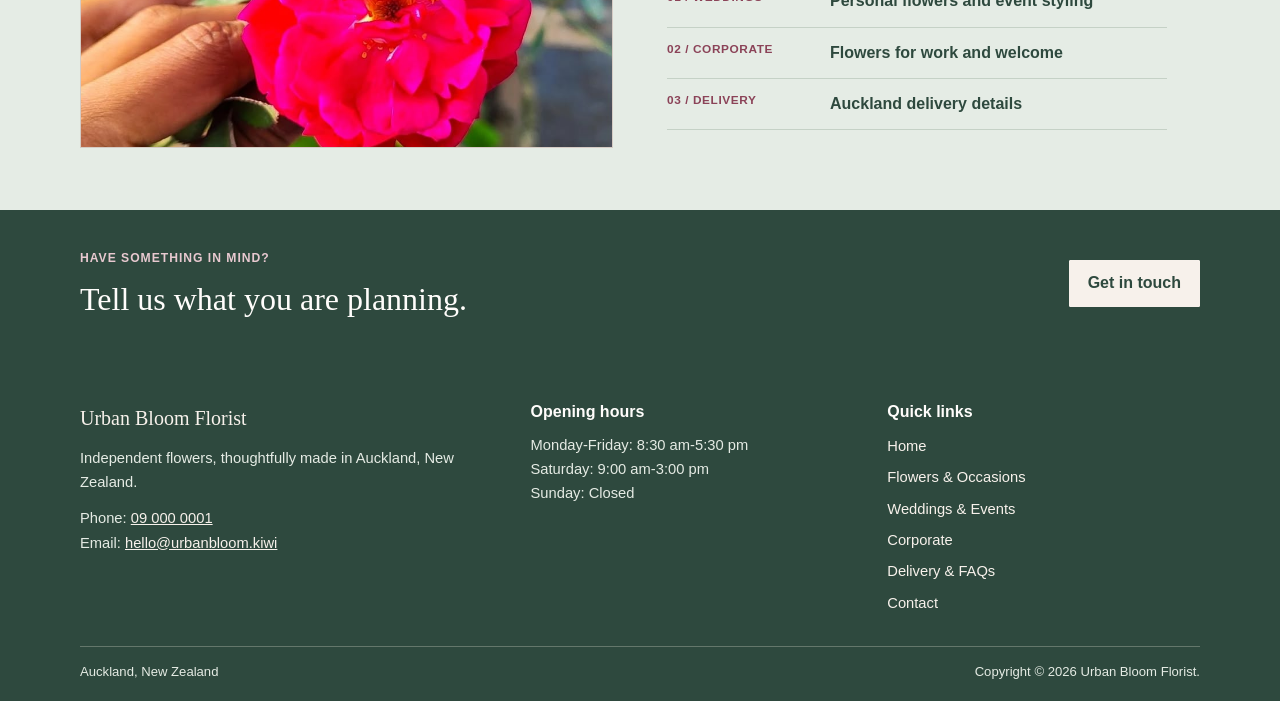
==== commit 2318b592: "commit 5 new Bouqets" ====
--- a/index.html
+++ b/index.html
@@ -56,16 +56,16 @@
       </div>
       <div class="product-grid">
         <article class="product-item">
-          <div class="image-frame product-image"><img src="images/auckland-sunrise.svg" alt="Bright seasonal flowers and fresh foliage in the Auckland Sunrise bouquet"></div>
-          <div class="product-copy"><p class="product-category">Everyday</p><div class="product-title"><h3>Auckland Sunrise</h3><span>$69</span></div><p>A bright seasonal bouquet featuring colourful flowers and fresh foliage.</p><a class="text-link" href="contact.html">Enquire <span aria-hidden="true">&rarr;</span></a></div>
+          <div class="image-frame product-image"><img src="images/auckland-sunrise.svg" alt="Bright seasonal flowers and fresh foliage in the Kathmandu Sunrise bouquet"></div>
+          <div class="product-copy"><p class="product-category">Everyday</p><div class="product-title"><h3>Kathmandu Sunrise</h3><span>$69</span></div><p>A bright seasonal bouquet featuring colourful flowers and fresh foliage.</p><a class="text-link" href="contact.html">Enquire <span aria-hidden="true">&rarr;</span></a></div>
         </article>
         <article class="product-item">
-          <div class="image-frame product-image"><img src="images/soft-blush.svg" alt="Soft pastel roses and seasonal blooms in the Soft Blush arrangement"></div>
-          <div class="product-copy"><p class="product-category">Celebration</p><div class="product-title"><h3>Soft Blush</h3><span>$79</span></div><p>A soft pastel arrangement with roses and delicate seasonal blooms.</p><a class="text-link" href="contact.html">Enquire <span aria-hidden="true">&rarr;</span></a></div>
+          <div class="image-frame product-image"><img src="images/soft-blush.svg" alt="Soft pastel roses and seasonal blooms in the Itahari Pastel arrangement"></div>
+          <div class="product-copy"><p class="product-category">Celebration</p><div class="product-title"><h3>Itahari Pastel</h3><span>$79</span></div><p>A soft pastel arrangement with roses and delicate seasonal blooms.</p><a class="text-link" href="contact.html">Enquire <span aria-hidden="true">&rarr;</span></a></div>
         </article>
         <article class="product-item">
-          <div class="image-frame product-image"><img src="images/native-meadow.svg" alt="A relaxed arrangement of New Zealand native flowers and greenery"></div>
-          <div class="product-copy"><p class="product-category">Sympathy</p><div class="product-title"><h3>Native Meadow</h3><span>$89</span></div><p>A natural mix of New Zealand natives and textural greenery.</p><a class="text-link" href="contact.html">Enquire <span aria-hidden="true">&rarr;</span></a></div>
+          <div class="image-frame product-image"><img src="images/native-meadow.svg" alt="A relaxed arrangement of New Zealand native flowers and greenery in the Taltalaiya Meadow bouquet"></div>
+          <div class="product-copy"><p class="product-category">Sympathy</p><div class="product-title"><h3>Taltalaiya Meadow</h3><span>$89</span></div><p>A natural mix of New Zealand natives and textural greenery.</p><a class="text-link" href="contact.html">Enquire <span aria-hidden="true">&rarr;</span></a></div>
         </article>
       </div>
       <p class="small-note">Prices are indicative and may vary with seasonal flower availability.</p>
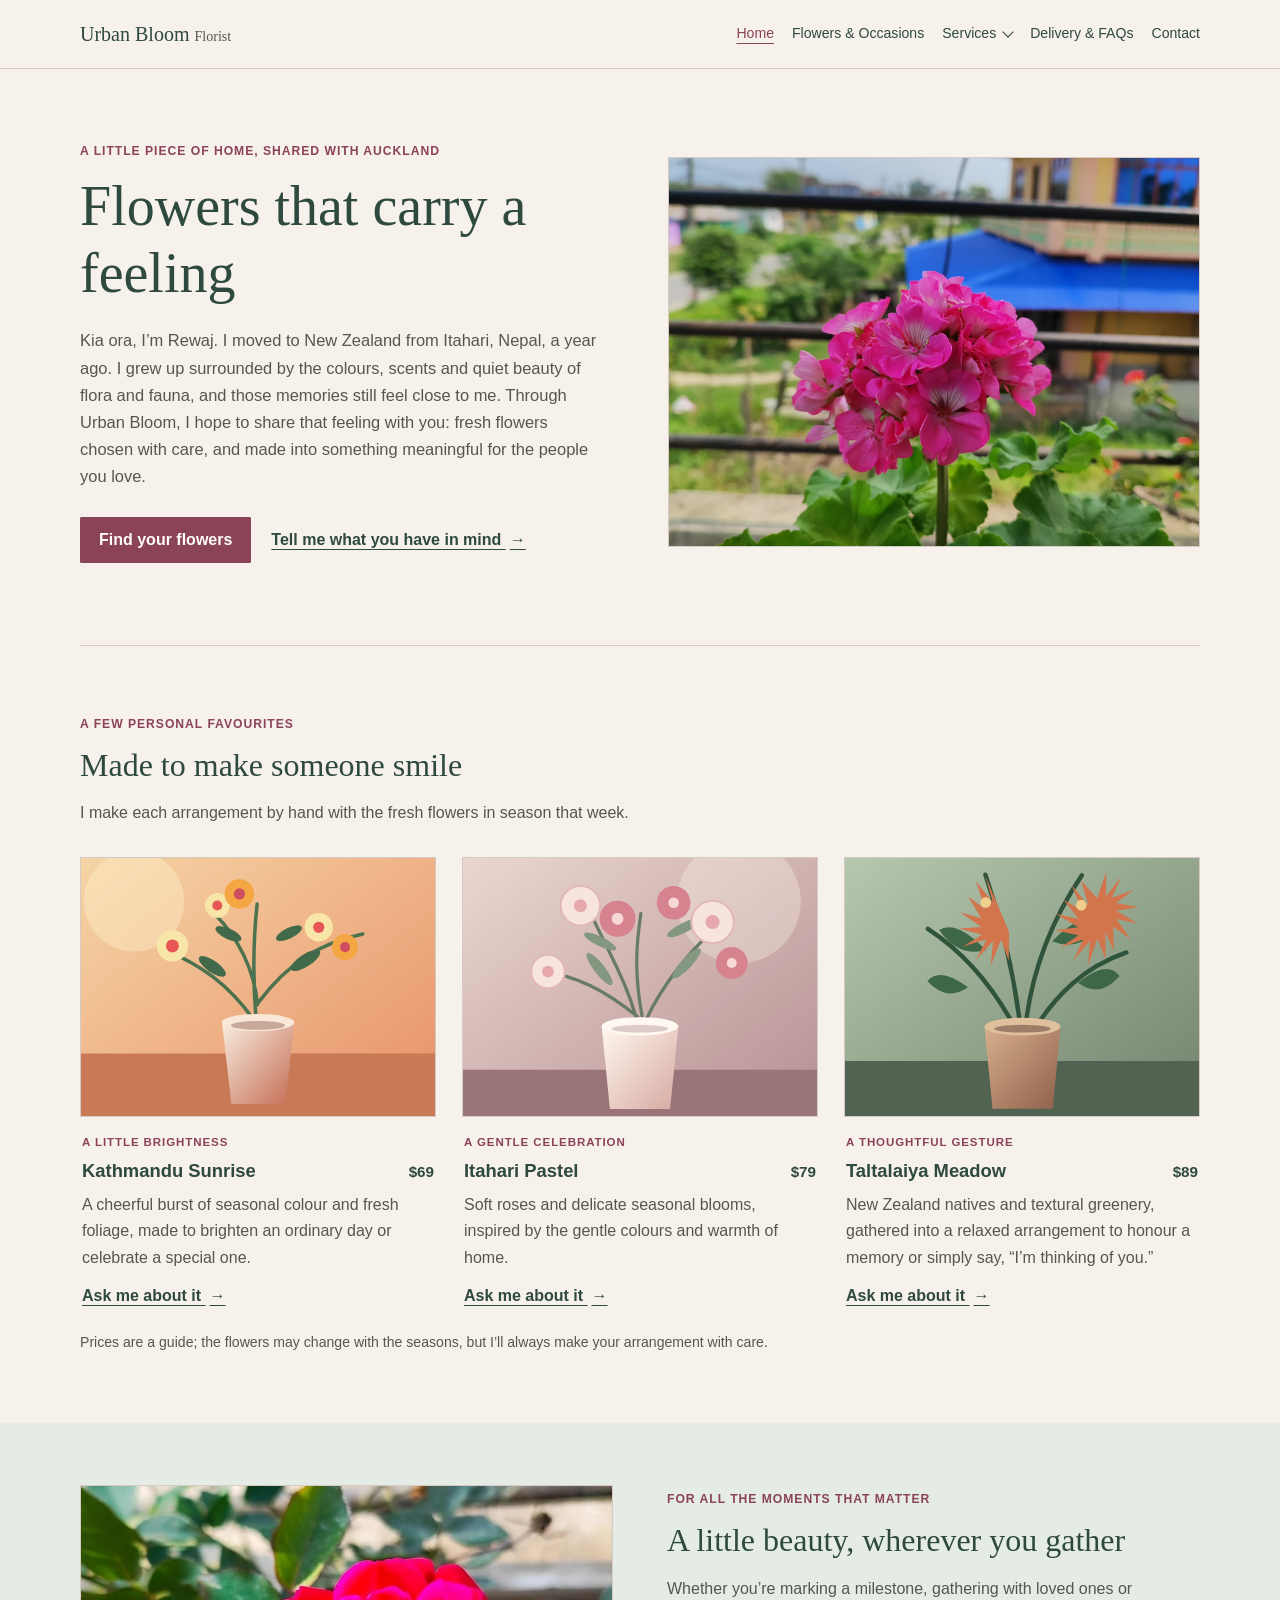
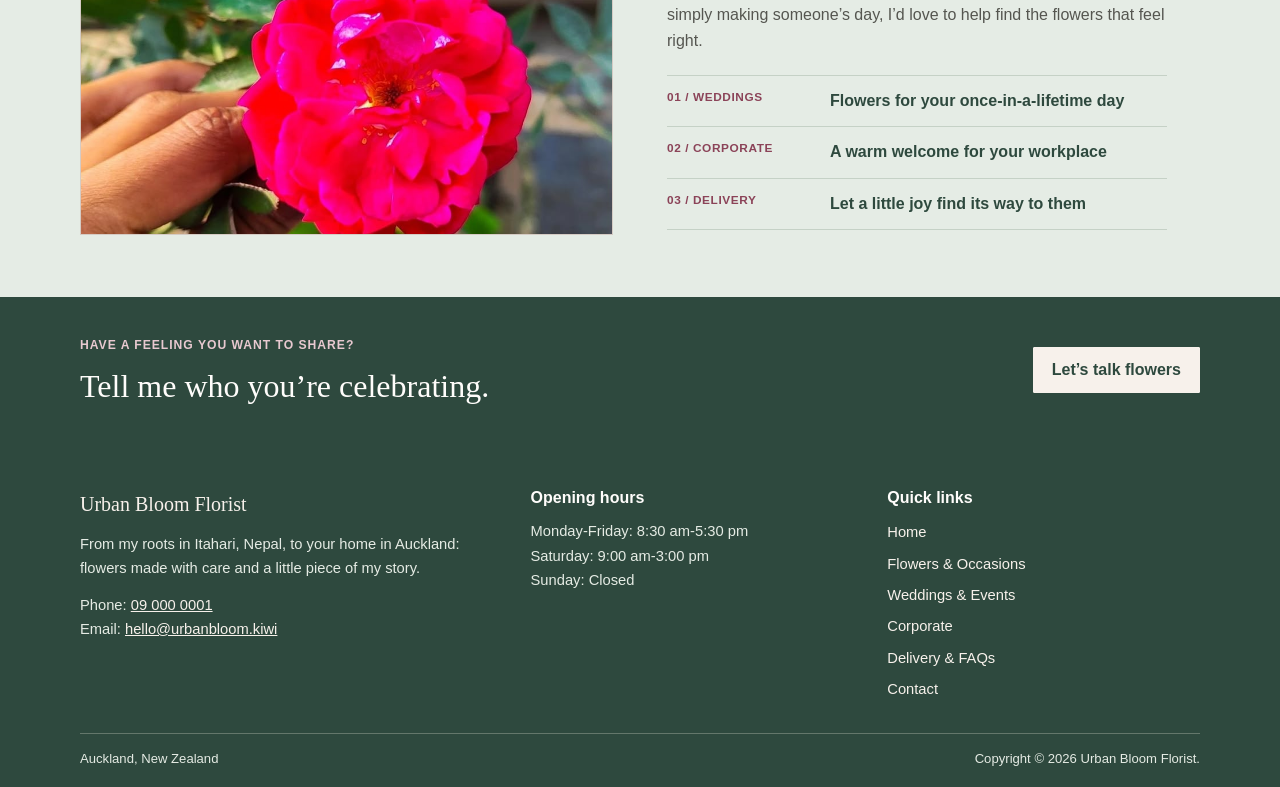
==== commit 718530a4: "Commit 6 - some changes about my Florist business" ====
--- a/index.html
+++ b/index.html
@@ -3,8 +3,8 @@
 <head>
   <meta charset="UTF-8">
   <meta name="viewport" content="width=device-width, initial-scale=1.0">
-  <meta name="description" content="Seasonal bouquets, wedding flowers and corporate arrangements from an independent Auckland florist.">
-  <title>Urban Bloom Florist | Fresh Flowers for Every Occasion</title>
+  <meta name="description" content="Personal, seasonal flowers in Auckland, inspired by Rewaj's childhood in Itahari, Nepal and love of nature.">
+  <title>Urban Bloom Florist | Flowers with a Personal Touch</title>
   <link rel="stylesheet" href="css/style.css">
   <script src="js/script.js" defer></script>
 </head>
@@ -35,61 +35,61 @@
   <main id="main-content">
     <section class="home-hero">
       <div class="hero-copy">
-        <p class="eyebrow">Rewaj Florist <span>/</span> Since 2026</p>
-        <h1>Fresh Flowers for Every Occasion</h1>
-        <p>Urban Bloom creates seasonal bouquets, celebration flowers, sympathy arrangements, wedding florals and corporate flowers for people and businesses across Auckland.</p>
+        <p class="eyebrow">A little piece of home, shared with Auckland</p>
+        <h1>Flowers that carry a feeling</h1>
+        <p>Kia ora, I’m Rewaj. I moved to New Zealand from Itahari, Nepal, a year ago. I grew up surrounded by the colours, scents and quiet beauty of flora and fauna, and those memories still feel close to me. Through Urban Bloom, I hope to share that feeling with you: fresh flowers chosen with care, and made into something meaningful for the people you love.</p>
         <div class="button-row">
-          <a class="button button-primary" href="flowers.html">Explore Flowers</a>
-          <a class="hero-text-link" href="contact.html">Make an Enquiry <span aria-hidden="true">&rarr;</span></a>
+          <a class="button button-primary" href="flowers.html">Find your flowers</a>
+          <a class="hero-text-link" href="contact.html">Tell me what you have in mind <span aria-hidden="true">&rarr;</span></a>
         </div>
       </div>
       <div class="image-frame hero-image">
-        <img src="image 1.jpeg" alt="Seasonal flowers arranged for Urban Bloom Florist">
+        <img src="image 1.jpeg" alt="A colourful hand-tied bouquet, made with care">
       </div>
     </section>
 
     <section class="content-section featured-section" aria-labelledby="featured-heading">
       <div class="section-heading">
-        <p class="eyebrow">A few favourites</p>
-        <h2 id="featured-heading">Featured Flowers</h2>
-        <p>Each arrangement is made by hand with flowers available that week.</p>
+        <p class="eyebrow">A few personal favourites</p>
+        <h2 id="featured-heading">Made to make someone smile</h2>
+        <p>I make each arrangement by hand with the fresh flowers in season that week.</p>
       </div>
       <div class="product-grid">
         <article class="product-item">
           <div class="image-frame product-image"><img src="images/auckland-sunrise.svg" alt="Bright seasonal flowers and fresh foliage in the Kathmandu Sunrise bouquet"></div>
-          <div class="product-copy"><p class="product-category">Everyday</p><div class="product-title"><h3>Kathmandu Sunrise</h3><span>$69</span></div><p>A bright seasonal bouquet featuring colourful flowers and fresh foliage.</p><a class="text-link" href="contact.html">Enquire <span aria-hidden="true">&rarr;</span></a></div>
+          <div class="product-copy"><p class="product-category">A little brightness</p><div class="product-title"><h3>Kathmandu Sunrise</h3><span>$69</span></div><p>A cheerful burst of seasonal colour and fresh foliage, made to brighten an ordinary day or celebrate a special one.</p><a class="text-link" href="contact.html">Ask me about it <span aria-hidden="true">&rarr;</span></a></div>
         </article>
         <article class="product-item">
           <div class="image-frame product-image"><img src="images/soft-blush.svg" alt="Soft pastel roses and seasonal blooms in the Itahari Pastel arrangement"></div>
-          <div class="product-copy"><p class="product-category">Celebration</p><div class="product-title"><h3>Itahari Pastel</h3><span>$79</span></div><p>A soft pastel arrangement with roses and delicate seasonal blooms.</p><a class="text-link" href="contact.html">Enquire <span aria-hidden="true">&rarr;</span></a></div>
+          <div class="product-copy"><p class="product-category">A gentle celebration</p><div class="product-title"><h3>Itahari Pastel</h3><span>$79</span></div><p>Soft roses and delicate seasonal blooms, inspired by the gentle colours and warmth of home.</p><a class="text-link" href="contact.html">Ask me about it <span aria-hidden="true">&rarr;</span></a></div>
         </article>
         <article class="product-item">
           <div class="image-frame product-image"><img src="images/native-meadow.svg" alt="A relaxed arrangement of New Zealand native flowers and greenery in the Taltalaiya Meadow bouquet"></div>
-          <div class="product-copy"><p class="product-category">Sympathy</p><div class="product-title"><h3>Taltalaiya Meadow</h3><span>$89</span></div><p>A natural mix of New Zealand natives and textural greenery.</p><a class="text-link" href="contact.html">Enquire <span aria-hidden="true">&rarr;</span></a></div>
+          <div class="product-copy"><p class="product-category">A thoughtful gesture</p><div class="product-title"><h3>Taltalaiya Meadow</h3><span>$89</span></div><p>New Zealand natives and textural greenery, gathered into a relaxed arrangement to honour a memory or simply say, “I’m thinking of you.”</p><a class="text-link" href="contact.html">Ask me about it <span aria-hidden="true">&rarr;</span></a></div>
         </article>
       </div>
-      <p class="small-note">Prices are indicative and may vary with seasonal flower availability.</p>
+      <p class="small-note">Prices are a guide; the flowers may change with the seasons, but I’ll always make your arrangement with care.</p>
     </section>
 
     <section class="split-section home-services">
-      <div class="image-frame split-image"><img src="image 2.jpeg" alt="Flowers arranged for a wedding or event"></div>
+      <div class="image-frame split-image"><img src="image 2.jpeg" alt="Thoughtfully arranged flowers for a celebration"></div>
       <div class="split-copy">
-        <p class="eyebrow">Flowers for the day</p>
-        <h2>Made for your moments</h2>
-        <p>From a just-because bunch to flowers for a full celebration, we can help you choose something that feels right for the occasion.</p>
+        <p class="eyebrow">For all the moments that matter</p>
+        <h2>A little beauty, wherever you gather</h2>
+        <p>Whether you’re marking a milestone, gathering with loved ones or simply making someone’s day, I’d love to help find the flowers that feel right.</p>
         <div class="service-links">
-          <a href="weddings.html"><span class="service-index">01 / Weddings</span><span class="service-link-title">Personal flowers and event styling</span></a>
-          <a href="corporate.html"><span class="service-index">02 / Corporate</span><span class="service-link-title">Flowers for work and welcome</span></a>
-          <a href="delivery.html"><span class="service-index">03 / Delivery</span><span class="service-link-title">Auckland delivery details</span></a>
+          <a href="weddings.html"><span class="service-index">01 / Weddings</span><span class="service-link-title">Flowers for your once-in-a-lifetime day</span></a>
+          <a href="corporate.html"><span class="service-index">02 / Corporate</span><span class="service-link-title">A warm welcome for your workplace</span></a>
+          <a href="delivery.html"><span class="service-index">03 / Delivery</span><span class="service-link-title">Let a little joy find its way to them</span></a>
         </div>
       </div>
     </section>
-    <section class="contact-band"><div><p class="eyebrow">Have something in mind?</p><h2>Tell us what you are planning.</h2></div><a class="button button-light" href="contact.html">Get in touch</a></section>
+    <section class="contact-band"><div><p class="eyebrow">Have a feeling you want to share?</p><h2>Tell me who you’re celebrating.</h2></div><a class="button button-light" href="contact.html">Let’s talk flowers</a></section>
   </main>
 
   <footer class="site-footer">
     <div class="footer-main">
-      <div class="footer-about"><a class="footer-logo" href="index.html">Urban Bloom Florist</a><p>Independent flowers, thoughtfully made in Auckland, New Zealand.</p><p>Phone: <a href="tel:+6490000001">09 000 0001</a><br>Email: <a href="mailto:hello@urbanbloom.kiwi">hello@urbanbloom.kiwi</a></p></div>
+      <div class="footer-about"><a class="footer-logo" href="index.html">Urban Bloom Florist</a><p>From my roots in Itahari, Nepal, to your home in Auckland: flowers made with care and a little piece of my story.</p><p>Phone: <a href="tel:+6490000001">09 000 0001</a><br>Email: <a href="mailto:hello@urbanbloom.kiwi">hello@urbanbloom.kiwi</a></p></div>
       <div><h2>Opening hours</h2><p>Monday-Friday: 8:30 am-5:30 pm<br>Saturday: 9:00 am-3:00 pm<br>Sunday: Closed</p></div>
       <div><h2>Quick links</h2><ul class="footer-links"><li><a href="index.html">Home</a></li><li><a href="flowers.html">Flowers &amp; Occasions</a></li><li><a href="weddings.html">Weddings &amp; Events</a></li><li><a href="corporate.html">Corporate</a></li><li><a href="delivery.html">Delivery &amp; FAQs</a></li><li><a href="contact.html">Contact</a></li></ul></div>
     </div>
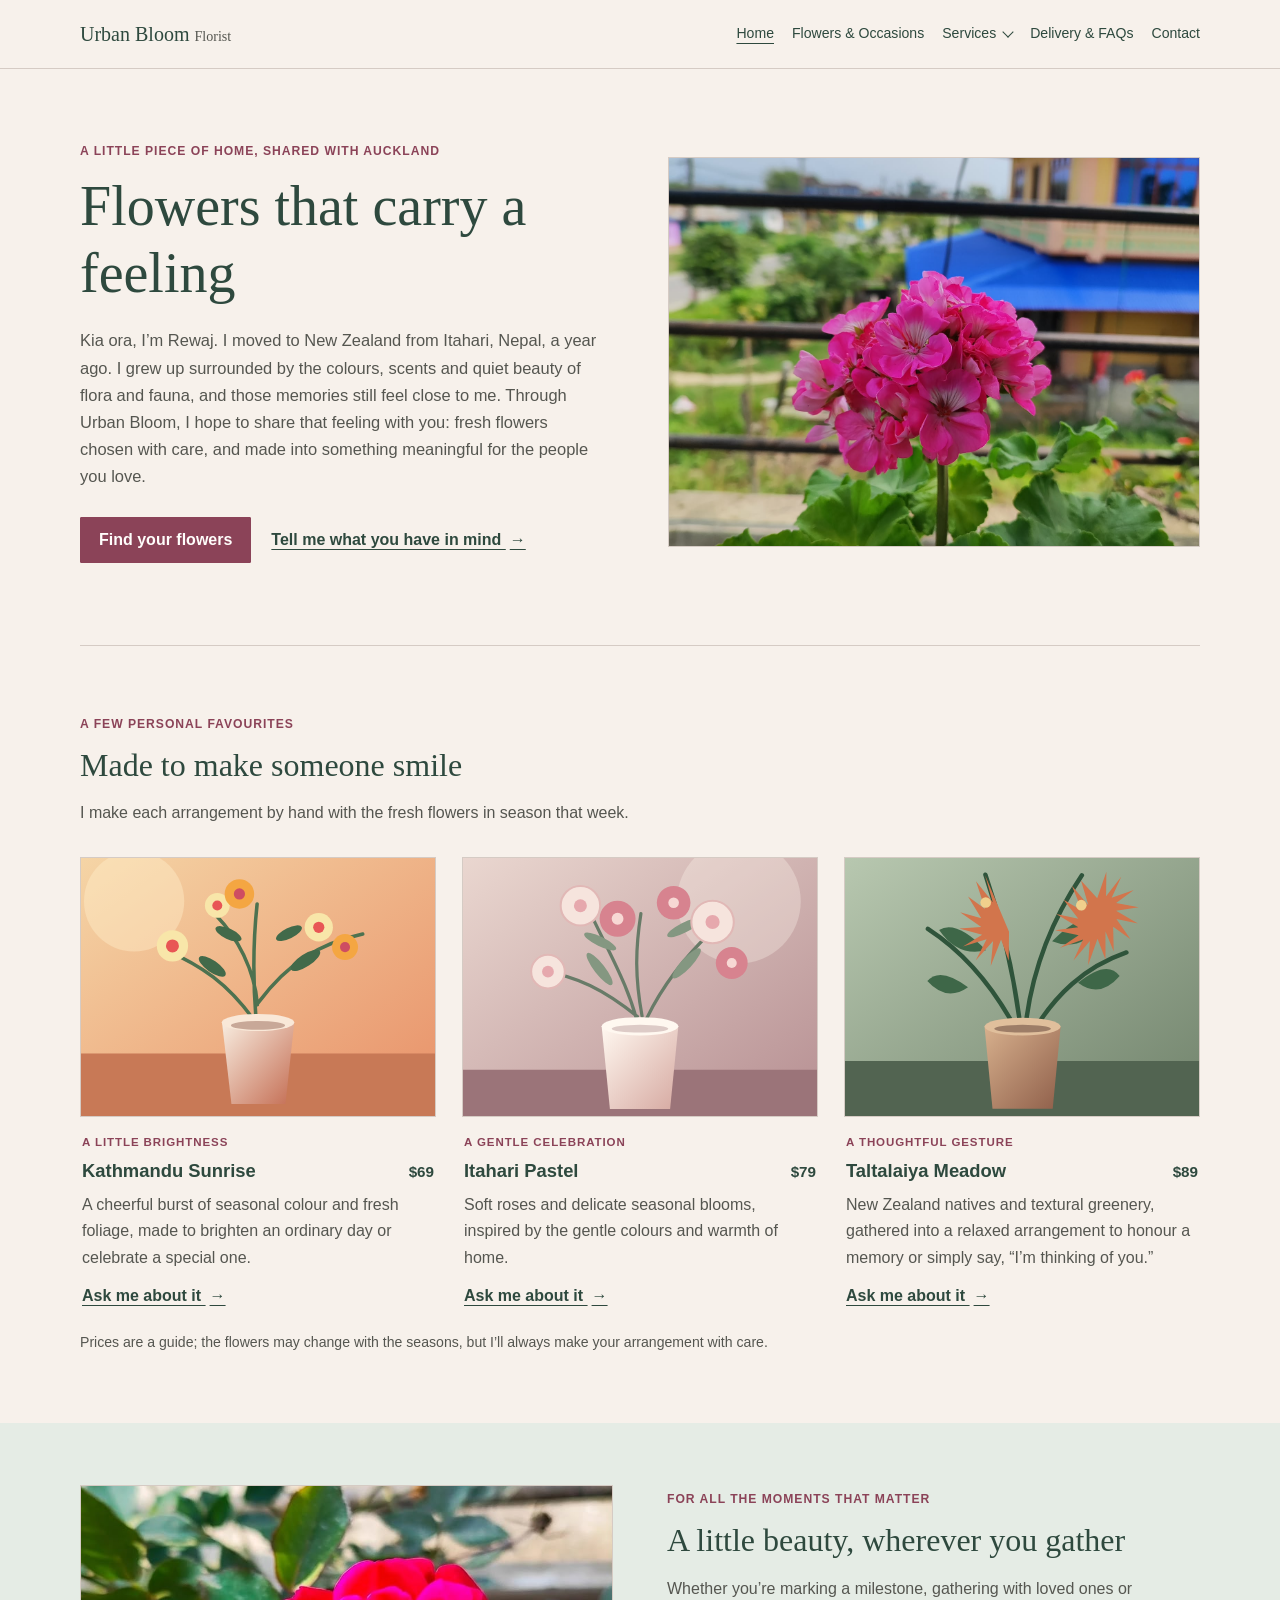
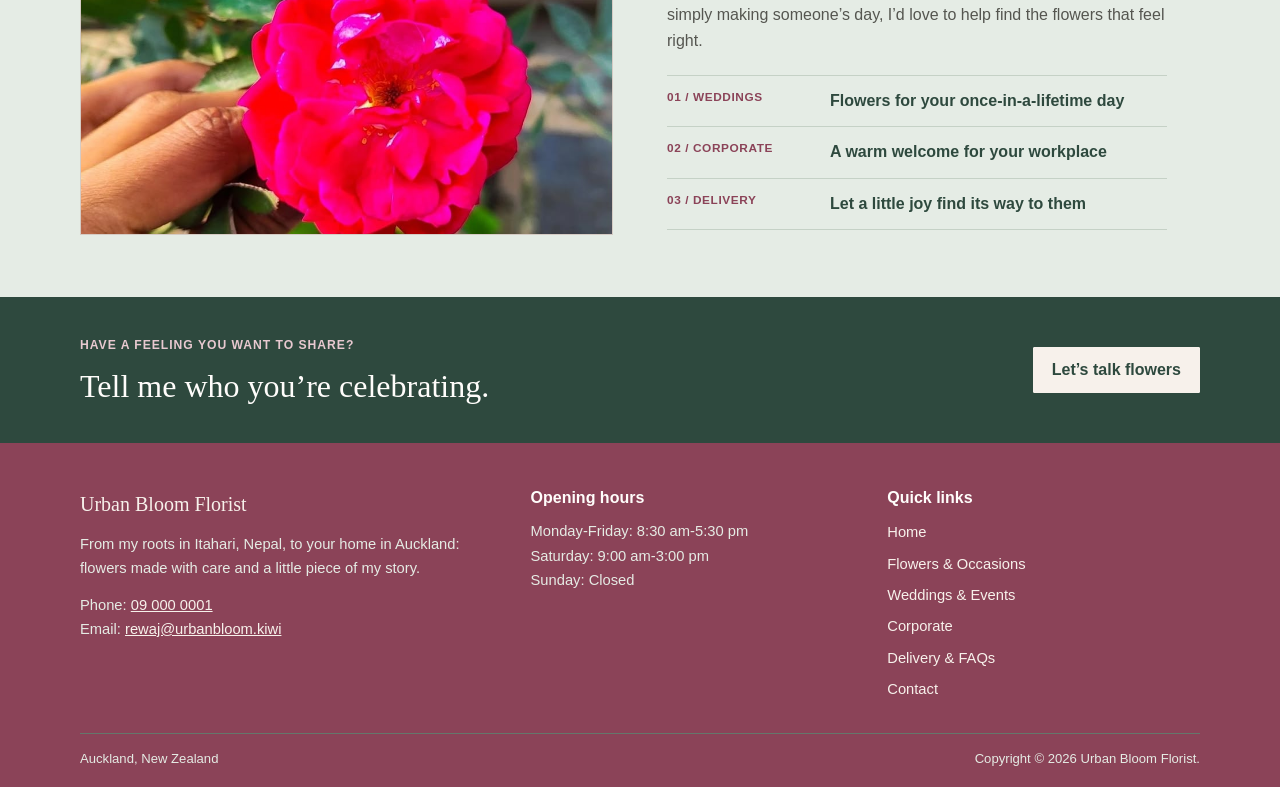
==== commit 94df4539: "final code, finalised webiste making sure everything worked well" ====
--- a/index.html
+++ b/index.html
@@ -89,7 +89,7 @@
 
   <footer class="site-footer">
     <div class="footer-main">
-      <div class="footer-about"><a class="footer-logo" href="index.html">Urban Bloom Florist</a><p>From my roots in Itahari, Nepal, to your home in Auckland: flowers made with care and a little piece of my story.</p><p>Phone: <a href="tel:+6490000001">09 000 0001</a><br>Email: <a href="mailto:hello@urbanbloom.kiwi">hello@urbanbloom.kiwi</a></p></div>
+      <div class="footer-about"><a class="footer-logo" href="index.html">Urban Bloom Florist</a><p>From my roots in Itahari, Nepal, to your home in Auckland: flowers made with care and a little piece of my story.</p><p>Phone: <a href="tel:+6490000001">09 000 0001</a><br>Email: <a href="mailto:rewaj@urbanbloom.kiwi">rewaj@urbanbloom.kiwi</a></p></div>
       <div><h2>Opening hours</h2><p>Monday-Friday: 8:30 am-5:30 pm<br>Saturday: 9:00 am-3:00 pm<br>Sunday: Closed</p></div>
       <div><h2>Quick links</h2><ul class="footer-links"><li><a href="index.html">Home</a></li><li><a href="flowers.html">Flowers &amp; Occasions</a></li><li><a href="weddings.html">Weddings &amp; Events</a></li><li><a href="corporate.html">Corporate</a></li><li><a href="delivery.html">Delivery &amp; FAQs</a></li><li><a href="contact.html">Contact</a></li></ul></div>
     </div>
--- a/css/style.css
+++ b/css/style.css
@@ -37,7 +37,7 @@
 .site-logo span { color: var(--muted); font-size: .88rem; }
 .site-nav { display: flex; align-items: center; gap: 18px; }
 .site-nav > a, .nav-dropdown-toggle { color: var(--forest); font: inherit; font-size: .88rem; text-decoration: none; }
-.site-nav > a:hover, .site-nav > a[aria-current="page"], .nav-dropdown-toggle:hover, .nav-dropdown-menu a:hover, .nav-dropdown-menu a[aria-current="page"] { color: var(--clay); }
+.site-nav > a:hover, .site-nav > a[aria-current="page"], .nav-dropdown-toggle:hover, .nav-dropdown-menu a:hover, .nav-dropdown-menu a[aria-current="page"] { color: var(--forest); }
 .site-nav > a[aria-current="page"], .nav-dropdown-menu a[aria-current="page"] { text-decoration: underline; text-decoration-thickness: 1px; text-underline-offset: 5px; }
 .nav-dropdown { position: relative; }
 .nav-dropdown-toggle { display: inline-flex; align-items: center; gap: 8px; padding: 8px 0; border: 0; background: transparent; cursor: pointer; }
@@ -146,7 +146,7 @@
 .form-note, .form-status { margin: 13px 0 0; color: var(--muted); font-size: .9rem; }
 .form-status { color: var(--forest); font-weight: 700; }
 
-.site-footer { padding: 45px max(24px, calc((100vw - var(--content-width)) / 2)) 18px; color: var(--paper); background: var(--forest); }
+.site-footer { padding: 45px max(24px, calc((100vw - var(--content-width)) / 2)) 18px; color: var(--paper); background: var(--clay); }
 .footer-main { display: grid; grid-template-columns: 1.3fr 1fr 1fr; gap: 44px; padding-bottom: 30px; }
 .site-footer h2 { margin-bottom: 12px; color: var(--white); font-family: Arial, Helvetica, sans-serif; font-size: 1rem; font-weight: 700; }
 .site-footer p { margin-bottom: 12px; color: var(--footer-text); font-size: .92rem; }
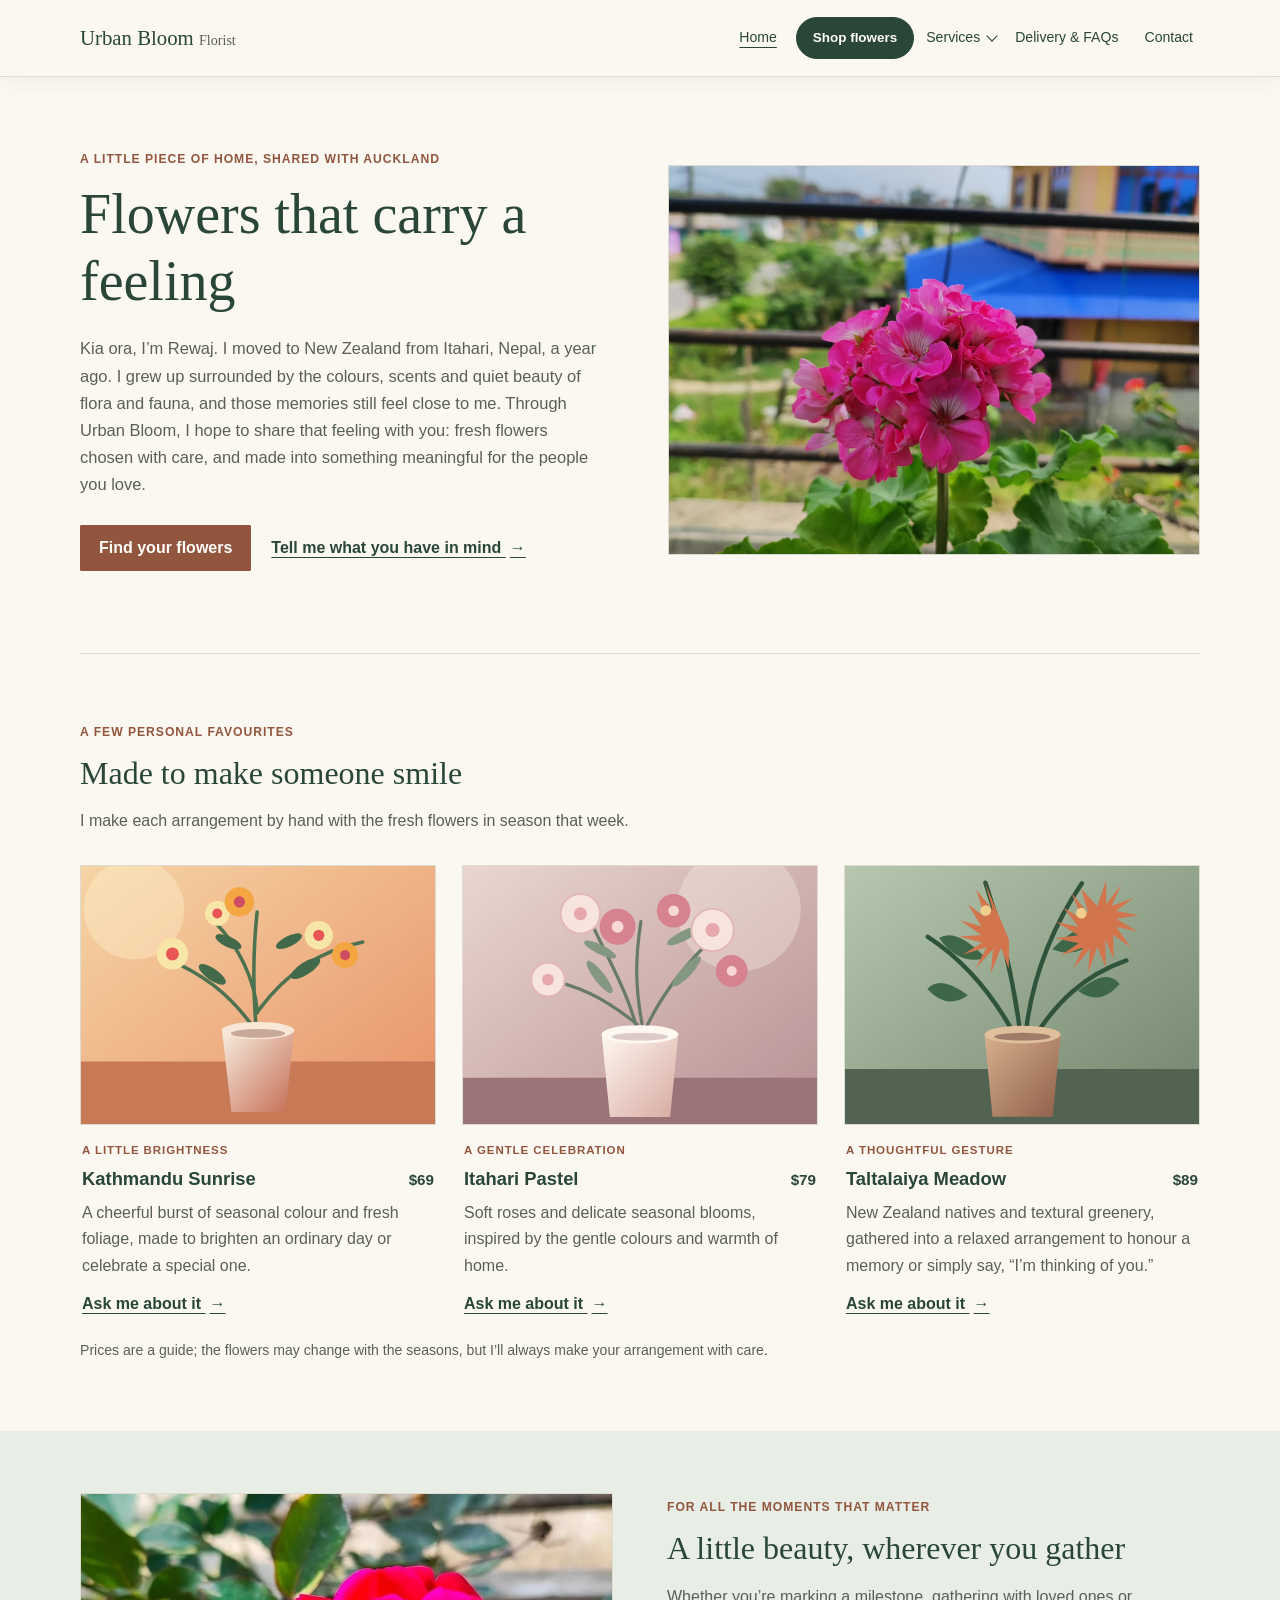
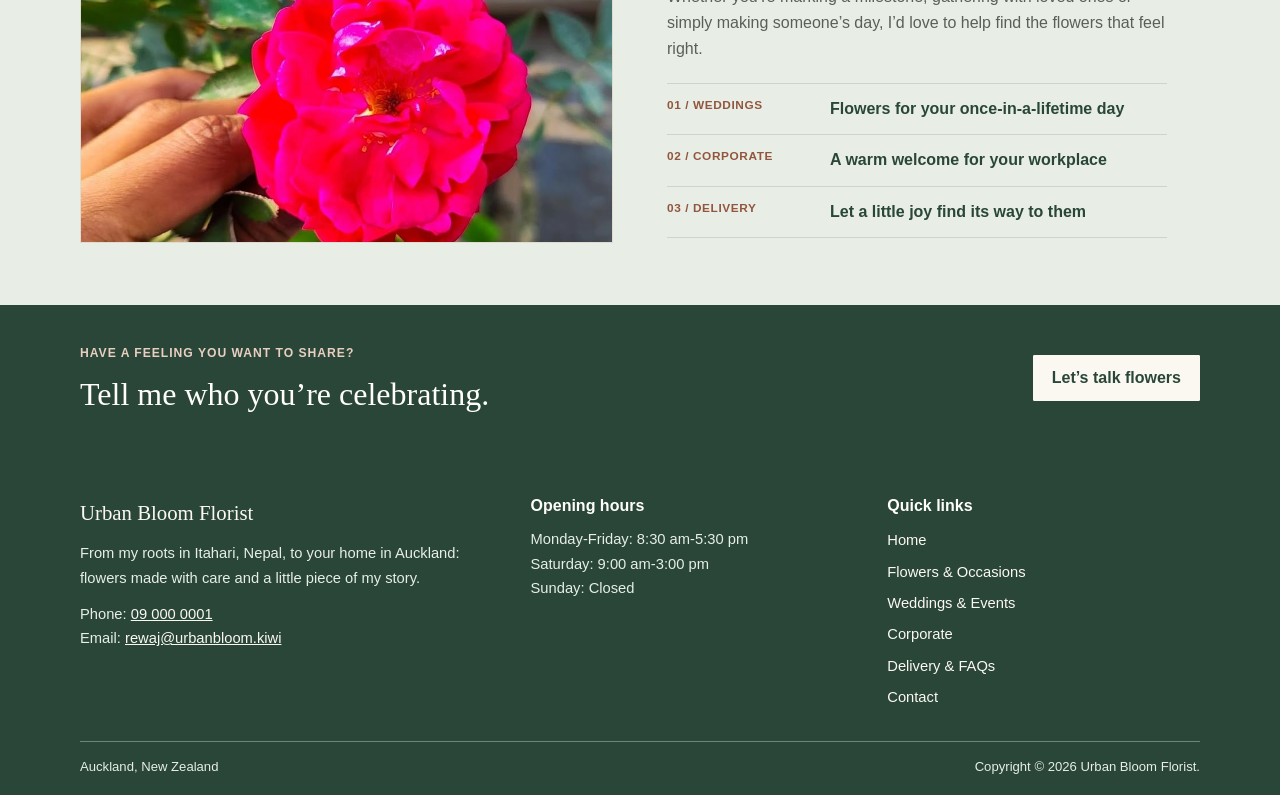
==== commit ee83b29a: "theme and navigation update Co-authored-by: Copilot <223556219+Copilot@users.noreply.github.com>" ====
--- a/index.html
+++ b/index.html
@@ -18,7 +18,7 @@
       </button>
       <nav class="site-nav" id="site-navigation" aria-label="Main navigation">
         <a href="index.html" aria-current="page">Home</a>
-        <a href="flowers.html">Flowers &amp; Occasions</a>
+        <a href="flowers.html" class="nav-shop-link">Shop flowers</a>
         <div class="nav-dropdown">
           <button class="nav-dropdown-toggle" type="button" aria-expanded="false" aria-controls="services-menu">Services</button>
           <div class="nav-dropdown-menu" id="services-menu">
--- a/css/style.css
+++ b/css/style.css
@@ -1,44 +1,48 @@
 :root {
-  --paper: #f7f1eb;
-  --white: #fffdfb;
-  --forest: #2e493e;
-  --sage: #e5ece5;
-  --clay: #8b4358;
-  --charcoal: #302f2b;
-  --muted: #555650;
-  --line: #d5cbc4;
-  --accent-hover: #703448;
-  --sage-line: #c5d1c6;
-  --accent-soft: #e8c9d0;
-  --input-border: #929f94;
-  --footer-text: #e5ebe4;
-  --footer-line: #64776b;
+  --paper: #fbf8f1;
+  --white: #fffefa;
+  --forest: #294638;
+  --sage: #e8eee6;
+  --clay: #92563f;
+  --charcoal: #2f342e;
+  --muted: #596057;
+  --line: #dedbd0;
+  --accent-hover: #754331;
+  --sage-line: #cbd6c9;
+  --accent-soft: #e8cfc0;
+  --input-border: #879889;
+  --footer-text: #e7eee6;
+  --footer-line: #718577;
   --content-width: 1120px;
 }
 
 * { box-sizing: border-box; }
 html { scroll-behavior: smooth; }
-body { margin: 0; color: var(--charcoal); background: var(--paper); font-family: Arial, Helvetica, sans-serif; font-size: 16px; line-height: 1.65; }
+body { margin: 0; color: var(--charcoal); background: var(--paper); font-family: "Avenir Next", Avenir, Arial, sans-serif; font-size: 16px; line-height: 1.65; }
 a { color: var(--forest); }
 a:hover { color: var(--clay); }
 img { display: block; width: 100%; height: 100%; object-fit: cover; }
 h1, h2, h3, p { margin-top: 0; }
 h1, h2, h3 { color: var(--forest); line-height: 1.2; }
-h1, h2 { font-family: Georgia, "Times New Roman", serif; font-weight: 400; }
+h1, h2 { font-family: "Palatino Linotype", "Book Antiqua", Georgia, serif; font-weight: 400; }
 h1 { margin-bottom: 20px; font-size: 3.5rem; }
 h2 { margin-bottom: 16px; font-size: 2rem; }
 h3 { margin-bottom: 8px; font-size: 1.15rem; }
 .skip-link { position: absolute; z-index: 10; top: -60px; left: 16px; padding: 10px 14px; color: var(--white); background: var(--forest); }
 .skip-link:focus { top: 12px; }
 
-.site-header { position: sticky; z-index: 20; top: 0; border-bottom: 1px solid var(--line); background: var(--paper); }
-.header-inner { display: flex; width: min(100% - 48px, var(--content-width)); min-height: 68px; align-items: center; justify-content: space-between; gap: 26px; margin: 0 auto; }
-.site-logo, .footer-logo { color: var(--forest); font-family: Georgia, "Times New Roman", serif; font-size: 1.25rem; text-decoration: none; white-space: nowrap; }
+.site-header { position: sticky; z-index: 20; top: 0; border-bottom: 1px solid var(--line); background: rgb(251 248 241 / 96%); box-shadow: 0 4px 18px rgb(41 70 56 / 6%); }
+.header-inner { display: flex; width: min(100% - 48px, var(--content-width)); min-height: 76px; align-items: center; justify-content: space-between; gap: 26px; margin: 0 auto; }
+.site-logo, .footer-logo { color: var(--forest); font-family: "Palatino Linotype", "Book Antiqua", Georgia, serif; font-size: 1.3rem; text-decoration: none; white-space: nowrap; }
 .site-logo span { color: var(--muted); font-size: .88rem; }
-.site-nav { display: flex; align-items: center; gap: 18px; }
+.site-nav { display: flex; align-items: center; gap: 12px; }
 .site-nav > a, .nav-dropdown-toggle { color: var(--forest); font: inherit; font-size: .88rem; text-decoration: none; }
+.site-nav > a:not(.nav-shop-link), .nav-dropdown-toggle { padding: 8px 7px; }
 .site-nav > a:hover, .site-nav > a[aria-current="page"], .nav-dropdown-toggle:hover, .nav-dropdown-menu a:hover, .nav-dropdown-menu a[aria-current="page"] { color: var(--forest); }
-.site-nav > a[aria-current="page"], .nav-dropdown-menu a[aria-current="page"] { text-decoration: underline; text-decoration-thickness: 1px; text-underline-offset: 5px; }
+.site-nav > a:not(.nav-shop-link)[aria-current="page"], .nav-dropdown-menu a[aria-current="page"] { text-decoration: underline; text-decoration-thickness: 1px; text-underline-offset: 5px; }
+.site-nav > .nav-shop-link { padding: 9px 16px; border: 1px solid var(--forest); border-radius: 999px; color: var(--white); background: var(--forest); font-size: .84rem; font-weight: 700; transition: background-color .15s ease, transform .15s ease; }
+.site-nav > .nav-shop-link:hover { color: var(--white); background: #20392d; transform: translateY(-1px); }
+.site-nav > .nav-shop-link[aria-current="page"] { box-shadow: inset 0 0 0 2px var(--paper); }
 .nav-dropdown { position: relative; }
 .nav-dropdown-toggle { display: inline-flex; align-items: center; gap: 8px; padding: 8px 0; border: 0; background: transparent; cursor: pointer; }
 .nav-dropdown-toggle::after { width: 7px; height: 7px; border-right: 1.5px solid currentColor; border-bottom: 1.5px solid currentColor; content: ""; transform: translateY(-2px) rotate(45deg); transition: transform .15s ease; }
@@ -47,7 +51,7 @@
 .nav-dropdown.is-open .nav-dropdown-menu, .nav-dropdown:focus-within .nav-dropdown-menu, .nav-dropdown:hover .nav-dropdown-menu { display: grid; }
 .nav-dropdown-menu a { padding: 9px 10px; color: var(--forest); font-size: .88rem; text-decoration: none; }
 .nav-dropdown-menu a:hover, .nav-dropdown-menu a:focus-visible { background: var(--sage); }
-.menu-toggle { display: none; width: 44px; height: 44px; padding: 10px; border: 1px solid var(--line); border-radius: 0; background: transparent; cursor: pointer; }
+.menu-toggle { display: none; width: 44px; height: 44px; padding: 10px; border: 1px solid var(--line); border-radius: 50%; background: transparent; cursor: pointer; }
 .menu-toggle span { display: block; height: 2px; margin: 5px 0; background: var(--forest); }
 
 .home-hero { display: grid; width: min(100% - 48px, var(--content-width)); min-height: 500px; grid-template-columns: 1fr 1fr; align-items: center; gap: 56px; margin: 0 auto; padding: 58px 0 68px; border-bottom: 1px solid var(--line); }
@@ -146,7 +150,7 @@
 .form-note, .form-status { margin: 13px 0 0; color: var(--muted); font-size: .9rem; }
 .form-status { color: var(--forest); font-weight: 700; }
 
-.site-footer { padding: 45px max(24px, calc((100vw - var(--content-width)) / 2)) 18px; color: var(--paper); background: var(--clay); }
+.site-footer { padding: 45px max(24px, calc((100vw - var(--content-width)) / 2)) 18px; color: var(--paper); background: var(--forest); }
 .footer-main { display: grid; grid-template-columns: 1.3fr 1fr 1fr; gap: 44px; padding-bottom: 30px; }
 .site-footer h2 { margin-bottom: 12px; color: var(--white); font-family: Arial, Helvetica, sans-serif; font-size: 1rem; font-weight: 700; }
 .site-footer p { margin-bottom: 12px; color: var(--footer-text); font-size: .92rem; }
@@ -161,9 +165,10 @@
 @media (max-width: 900px) {
   .header-inner { width: min(100% - 36px, var(--content-width)); }
   .menu-toggle { display: block; flex: 0 0 44px; }
-  .site-nav { position: absolute; top: 100%; right: 0; left: 0; display: none; align-items: stretch; gap: 0; padding: 8px 18px 15px; border-bottom: 1px solid var(--line); background: var(--paper); }
+  .site-nav { position: absolute; top: 100%; right: 0; left: 0; display: none; align-items: stretch; gap: 0; padding: 8px 18px 15px; border-bottom: 1px solid var(--line); background: var(--paper); box-shadow: 0 10px 18px rgb(41 70 56 / 8%); }
   .site-nav.is-open { display: flex; flex-direction: column; }
-  .site-nav > a, .nav-dropdown-toggle { width: 100%; padding: 10px 8px; border-top: 1px solid var(--line); text-align: left; }
+  .site-nav > a:not(.nav-shop-link), .nav-dropdown-toggle { width: 100%; padding: 10px 8px; border-top: 1px solid var(--line); text-align: left; }
+  .site-nav > .nav-shop-link { align-self: flex-start; margin: 10px 0 2px; padding: 9px 16px; }
   .nav-dropdown-toggle { justify-content: space-between; }
   .nav-dropdown-menu { position: static; min-width: 0; margin: 0 0 5px 8px; padding: 2px 8px 5px; border: 0; border-left: 2px solid var(--sage-line); background: transparent; box-shadow: none; }
   .nav-dropdown-menu a { padding: 8px 10px; }
